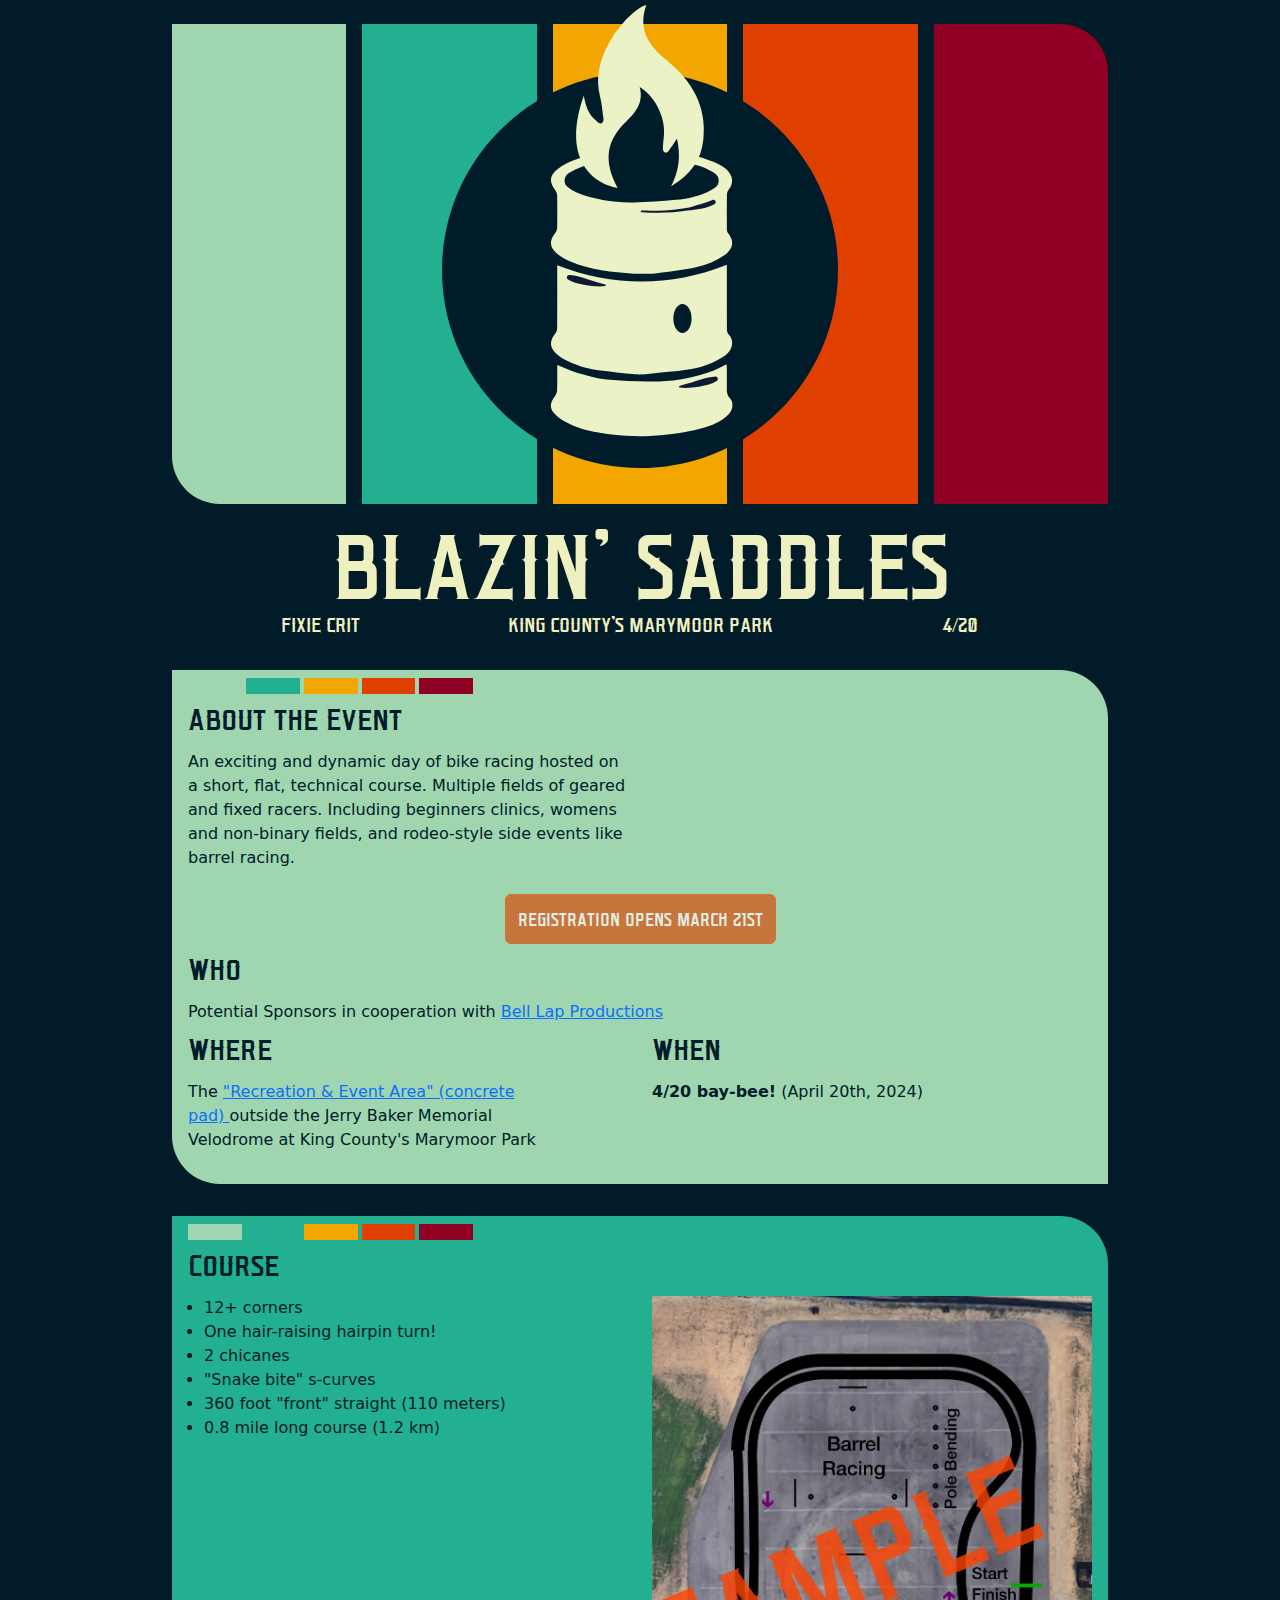
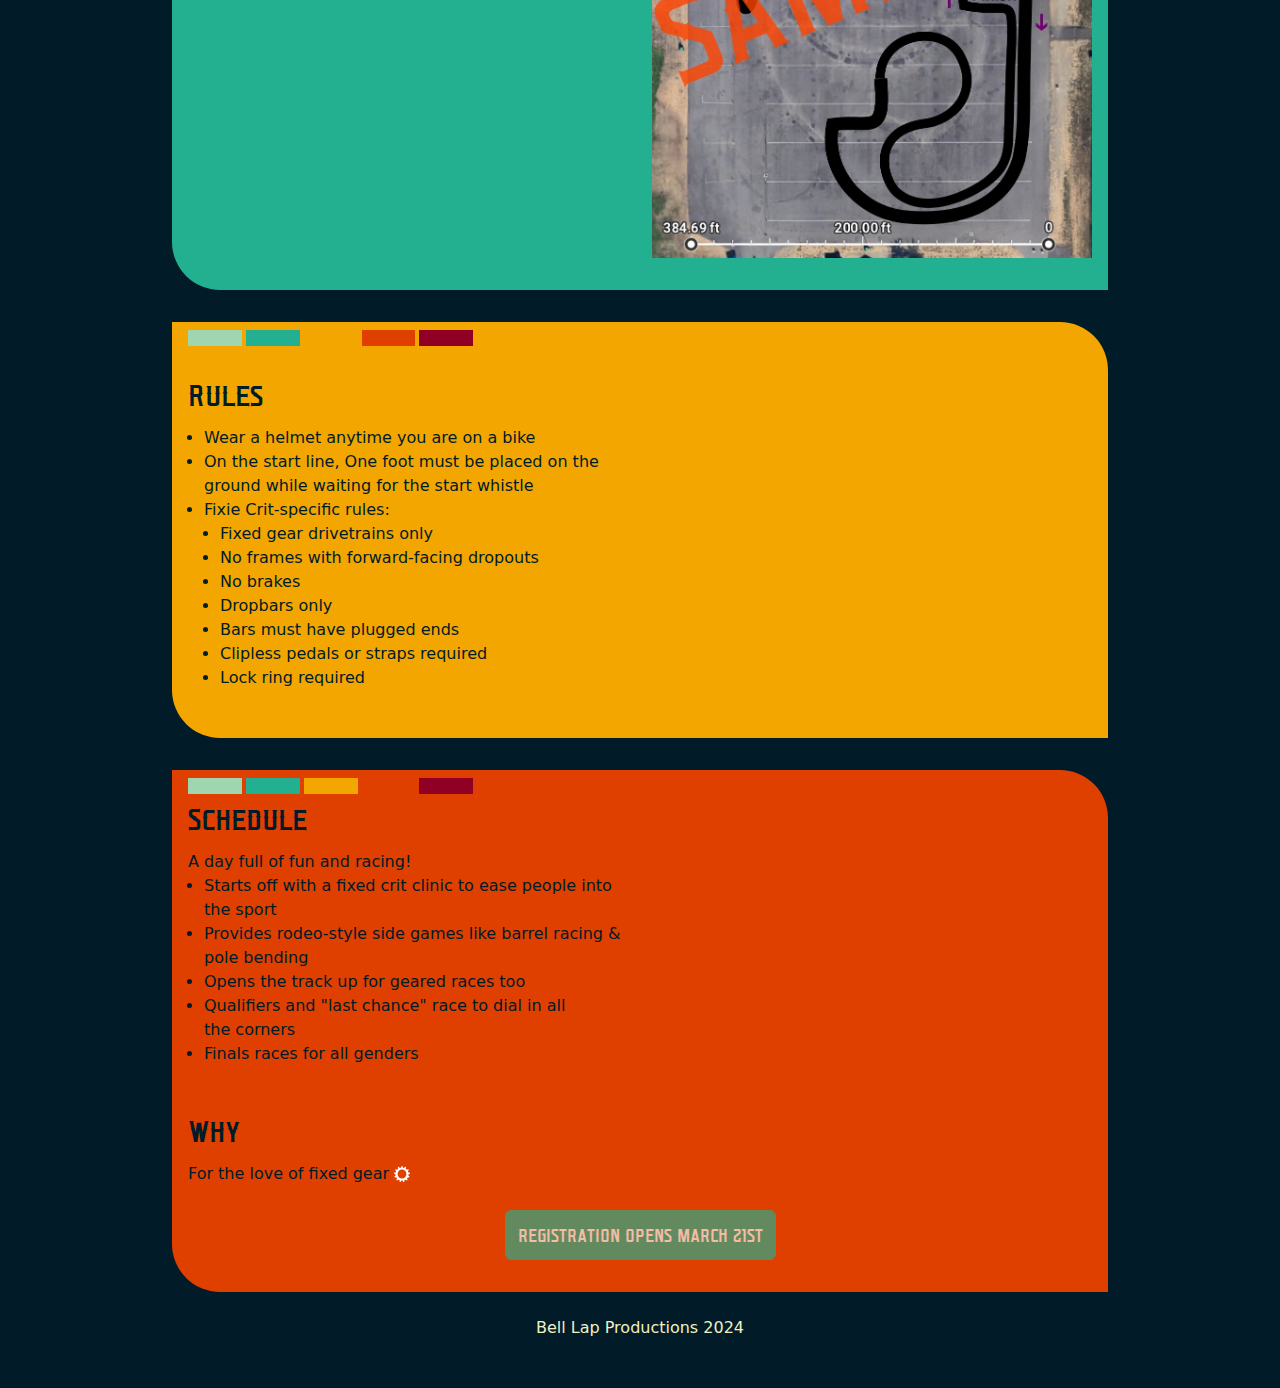
==== index.html @ af6f32e8 "fixes svg favicon link" ====
<!DOCTYPE html>
<html lang="en">

<head>
  <meta charset="UTF-8">
  <meta name="viewport" content="width=device-width, initial-scale=1.0">
  <meta http-equiv="X-UA-Compatible" content="ie=edge">
  <!-- Open Graph metadata -->
  <meta name="title" property="og:title" content="Blazin' Saddles" />
  <meta name="type" property="og:type" content="website" />
  <meta name="image" property="og:image" content="img/preview.jpg" />
  <meta name="url" property="og:url" content="http://cogscadia.bike" />
  <meta name="description" property="og:description" content="A fixie crit in Seattle on 4/20/2024" />
  <title>Blazin' Saddles</title>
  <link rel="icon" type="image/svg+xml" href="img/favicon.svg" />
  <link rel="icon" type="image/png" href="img/favicon.png" />
  <link rel="icon" type="image/png" href="img/favicon_dark.png" media="(prefers-color-sceme: light)" />
  <link rel="stylesheet" href="bootstrap.raw.min.css">
  <link rel="stylesheet" href="style.css">
</head>

<body class="py-4">
  <!--
    <nav class="navbar bg-light">
      <div class="container">
        <a class="navbar-brand" href="#">
          <img src="img/blaze_half_barrel_squat.svg" alt="Blazin' Saddles" height="30" />
        </a>
      </div>
    </nav>
  -->
  <div class="container">
    <div id="header_bars" class="row gx-2 gx-md-3">
      <div class="col">
        <div class="s1"></div>
      </div>
      <div class="col">
        <div class="s2"></div>
      </div>
      <div class="col">
        <div class="s3"></div>
      </div>
      <div class="col">
        <div class="s4"></div>
      </div>
      <div class="col">
        <div class="s5"></div>
      </div>
    </div>
    <div id="header_hole" class="row">
      <div class="col text-center">
        <img class="img-fluid" src="img/justin_barrel.svg" />
      </div>
    </div>
    <div id="header_title" class="row">
      <div class="col text-center">
        <h1>Blazin' Saddles</h1>
      </div>
    </div>
    <div class="row subhead">
      <div class="col-sm text-center themed">Fixie Crit</div>
      <div class="col-sm text-center themed order-sm-3">4/20</div>
      <div class="col-sm text-center themed order-2">King County's Marymoor Park</div>
    </div>
    <div class="row">
      <div class="col c1">
        <div>
        <div class="row section-color-tabs">
          <div class="col-8 col-sm-6 col-md-5 col-lg-4">
            <div class="row gx-1">
              <div class="col">
                <div class="s1"></div>
              </div>
              <div class="col">
                <div class="s2"></div>
              </div>
              <div class="col">
                <div class="s3"></div>
              </div>
              <div class="col">
                <div class="s4"></div>
              </div>
              <div class="col">
                <div class="s5"></div>
              </div>
            </div>
          </div>
        </div>
        <div class="row">
          <div class="col">
            <h2>About the Event</h2>
          </div>
        </div>
        <div class="row">
          <div class="col-lg-6">
            An exciting and dynamic day of bike racing
            hosted on a short, flat, technical course.
            Multiple fields of geared and fixed racers.
            Including beginners clinics, womens and non-binary fields,
            and rodeo-style side events like barrel racing.
          </div>
        </div>
        <div class="row">
          <div class="col text-center pt-4">
            <button type="button" class="btn btn-primary themed" disabled id="reg">
              Registration opens March&nbsp;21st
            </button>
          </div>
        </div>
        <div class="row">
          <div class="col">
            <h2>Who</h2>
          </div>
        </div>
        <div class="row">
          <div class="col">
            Potential Sponsors in cooperation with
            <a href="https://www.belllapproductions.com/">Bell Lap Productions</a>
          </div>
        </div>
        <div class="row">
          <div class="col-sm">
            <div class="row">
              <div class="col">
                <h2>Where</h2>
              </div>
            </div>
            <div class="row">
              <div class="col-10">
                The
                <a href="https://maps.app.goo.gl/MYahkauQ8D8dMXkVA">
                  "Recreation & Event Area" (concrete pad)
                </a>
                outside the Jerry Baker Memorial Velodrome
                at King County's Marymoor Park
              </div>
            </div>
          </div>
          <div class="col-sm">
            <div class="row">
              <div class="col">
                <h2>When</h2>
              </div>
            </div>
            <div class="row">
              <div class="col">
                <b>4/20 bay-bee!</b> (April&nbsp;20th, 2024)
              </div>
            </div>
          </div>
        </div>
      </div>
      </div>
    </div>
    <div class="row">
      <div class="col c2">
        <div>
        <div class="row section-color-tabs">
          <div class="col-8 col-sm-6 col-md-5 col-lg-4">
            <div class="row gx-1">
              <div class="col">
                <div class="s1"></div>
              </div>
              <div class="col">
                <div class="s2"></div>
              </div>
              <div class="col">
                <div class="s3"></div>
              </div>
              <div class="col">
                <div class="s4"></div>
              </div>
              <div class="col">
                <div class="s5"></div>
              </div>
            </div>
          </div>
        </div>
        <div class="row">
          <div class="col">
            <h2>Course</h2>
          </div>
        </div>
        <div class="row">
          <div class="col-sm">
            <ul>
              <li>12+ corners</li>
              <li>One hair-raising hairpin turn!</li>
              <li>2 chicanes</li>
              <li>"Snake bite" s-curves</li>
              <li>360 foot "front" straight (110&nbsp;meters)</li>
              <li>0.8 mile long course (1.2&nbsp;km)</li>
            </ul>
          </div>
          <div class="col-sm">
            <img class="img-fluid" src="img/marymoor example sample.jpg" alt="sample course map for the race" />
          </div>
        </div>
      </div>
      </div>
    </div>
    <div class="row">
      <div class="col c3">
        <div>
        <div class="row section-color-tabs">
          <div class="col-8 col-sm-6 col-md-5 col-lg-4">
            <div class="row gx-1">
              <div class="col">
                <div class="s1"></div>
              </div>
              <div class="col">
                <div class="s2"></div>
              </div>
              <div class="col">
                <div class="s3"></div>
              </div>
              <div class="col">
                <div class="s4"></div>
              </div>
              <div class="col">
                <div class="s5"></div>
              </div>
            </div>
          </div>
        </div>
        <div class="row pt-4">
          <div class="col">
            <h2>Rules</h2>
          </div>
        </div>
        <div class="row">
          <div class="col-lg-6">
            <ul>
              <li>Wear a helmet anytime you are on a&nbsp;bike</li>
              <li>
                On the start line, One foot must be placed on the ground
                while waiting for the start&nbsp;whistle
              </li>
              <li>
                Fixie Crit-specific rules:
                <ul>
                  <li>Fixed gear drivetrains&nbsp;only</li>
                  <li>No frames with forward-facing&nbsp;dropouts</li>
                  <li>No brakes</li>
                  <li>Dropbars only</li>
                  <li>Bars must have plugged&nbsp;ends</li>
                  <li>Clipless pedals or straps&nbsp;required</li>
                  <li>Lock ring required</li>
                </ul>
              </li>
            </ul>
          </div>
        </div>
      </div>
      </div>
    </div>
    <div class="row">
      <div class="col c4">
        <div>
        <div class="row section-color-tabs">
          <div class="col-8 col-sm-6 col-md-5 col-lg-4">
            <div class="row gx-1">
              <div class="col">
                <div class="s1"></div>
              </div>
              <div class="col">
                <div class="s2"></div>
              </div>
              <div class="col">
                <div class="s3"></div>
              </div>
              <div class="col">
                <div class="s4"></div>
              </div>
              <div class="col">
                <div class="s5"></div>
              </div>
            </div>
          </div>
        </div>
        <div class="row">
          <div class="col">
            <h2>Schedule</h2>
          </div>
        </div>
        <div class="row">
          <div class="col-lg-6">
            A day full of fun and racing!
            <ul>
              <li>Starts off with a fixed crit clinic to ease people into the&nbsp;sport</li>
              <li>Provides rodeo-style side games like barrel&nbsp;racing & pole&nbsp;bending</li>
              <li>Opens the track up for geared races&nbsp;too</li>
              <li>Qualifiers and "last chance" race to dial in all the&nbsp;corners</li>
              <li>Finals races for all genders</li>
            </ul>
          </div>
        </div>
        <div class="row pt-4">
          <div class="col">
            <h2>Why</h2>
          </div>
        </div>
        <div class="row">
          <div class="col-lg-6">
            For the love of fixed gear <img id="cog" src="img/cog.svg" alt="⚙️" />
          </div>
        </div>
        <div class="row">
          <div class="col text-center pt-4">
            <button type="button" class="btn btn-primary themed" disabled id="reg">
              Registration opens March&nbsp;21st
            </button>
          </div>
        </div>
      </div>
      </div>
    </div>

    <div class="row py-4">
      <div class="col text-center">
        Bell Lap Productions 2024
      </div>
    </div>
  </div>
  <script src="index.js"></script>
</body>

</html>
---- style.css ----
@font-face {
  font-family: "Urban";
  src:
    local("BonzerSF"),
    url("Bonzer - San Francisco.ttf") format("truetype");
}

@media (max-width: 575.98px) {
  h1 {
    font-size: 15vw;
  }

  #title {
    align-items: flex-end;
  }
}

@media (min-width: 576px) and (max-width: 767.98px) {
  h1 {
    font-size: 12.5vw;
  }

  #title {
    align-items: flex-end;
  }
}

@media (min-width: 768px) {
  h1 {
    font-size: 90pt;
  }

  #title {
    align-items: center;
  }
}

.c1 .btn {
  background-color: #df4000;
  border-color: #df4000;
}

.c4 .btn {
  background-color: #22b091;
  border-color: #22b091;
}

.btn {
  font-size: 1.5rem;
}

ul {
  padding-left: 1em;
}

ul>li>ul>li {
  list-style-type: disc;
}

body {
  background-color: #011b28;
  color: #eff0c0;
}

#title {
  display: flex;
}

h1 {
  font-family: Urban;
  text-transform: uppercase;
  margin-top: -1vw;
  margin-bottom: -2vw;
}

h2 {
  font-family: Urban;
  font-size: 30pt;
  color: #001b29;
  /*color: #243663;*/
}

#header_bars .col {
  height: 40vw;
  display: flex;
  flex-direction: column;
}

#header_bars .col div {
  flex-grow: 1;
}

#header_bars .s1 {
  border-bottom-left-radius: min(3em, 8vw);
}

#header_bars .s5 {
  border-top-right-radius: min(3em, 8vw);
}

#header_hole {
  margin-top: -41.56vw;
  height: 41.56vw;
}

#header_hole img {
  height: 38.6vw;
}

.c1>div, .c2>div, .c3>div, .c4>div, .c5>div {
  border-top-right-radius: min(3em, 8vw);
  border-bottom-left-radius: min(3em, 8vw);
  margin-top: 2em;
  padding: 0.5em 1em 2em 1em;
  color: #001b29;
}

.s1, .s2, .s3, .s4, .s5 {
  height: 1em;
}

.subhead {
  font-size: 20pt;
  line-height: 20pt;
}

.c1>div, .s1 {
  background-color: #9fd6b0;
}

.c2>div, .s2 {
  background-color: #22b091;
}

.c3>div, .s3 {
  background-color: #f3a600;
}

.c4>div, .s4 {
  background-color: #df4000;
}

.c5>div, .s5 {
  background-color: #8f0024;
}

#header_image {
  max-height: 50vw;
}

.themed {
  text-transform: uppercase;
  font-family: Urban;
}

#cog{
  height:1em;
}

@media (min-width: 1200px) {
  .container {
    max-width: 960px;
  }

  #header_bars .col {
    height: 480px;
  }

  #header_hole {
    margin-top: -498.72px;
    height: 498.72px;
  }

  #header_hole img {
    height: 463.2px;
  }

  h1 {
    margin-bottom: -24px;
  }
}

@media (min-width: 1400px) {
  .container {
    max-width: 960px;
  }
}
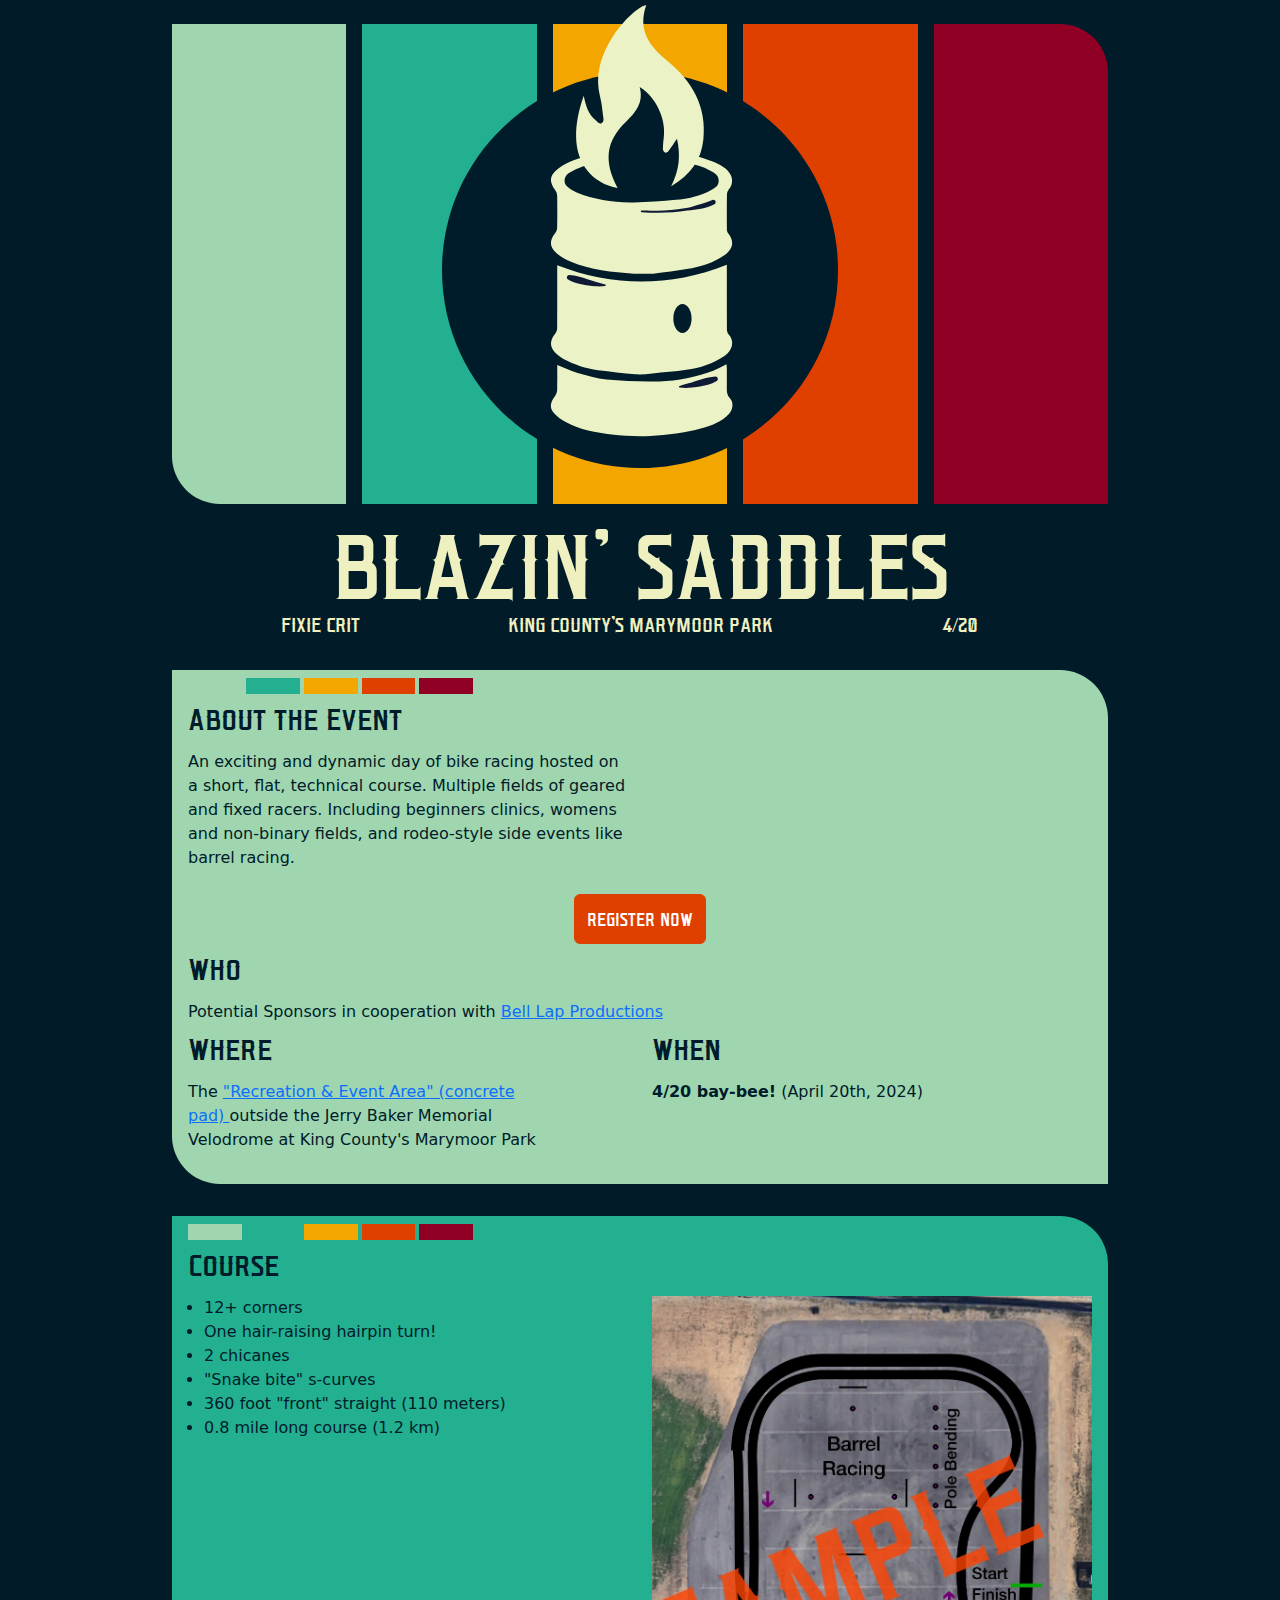
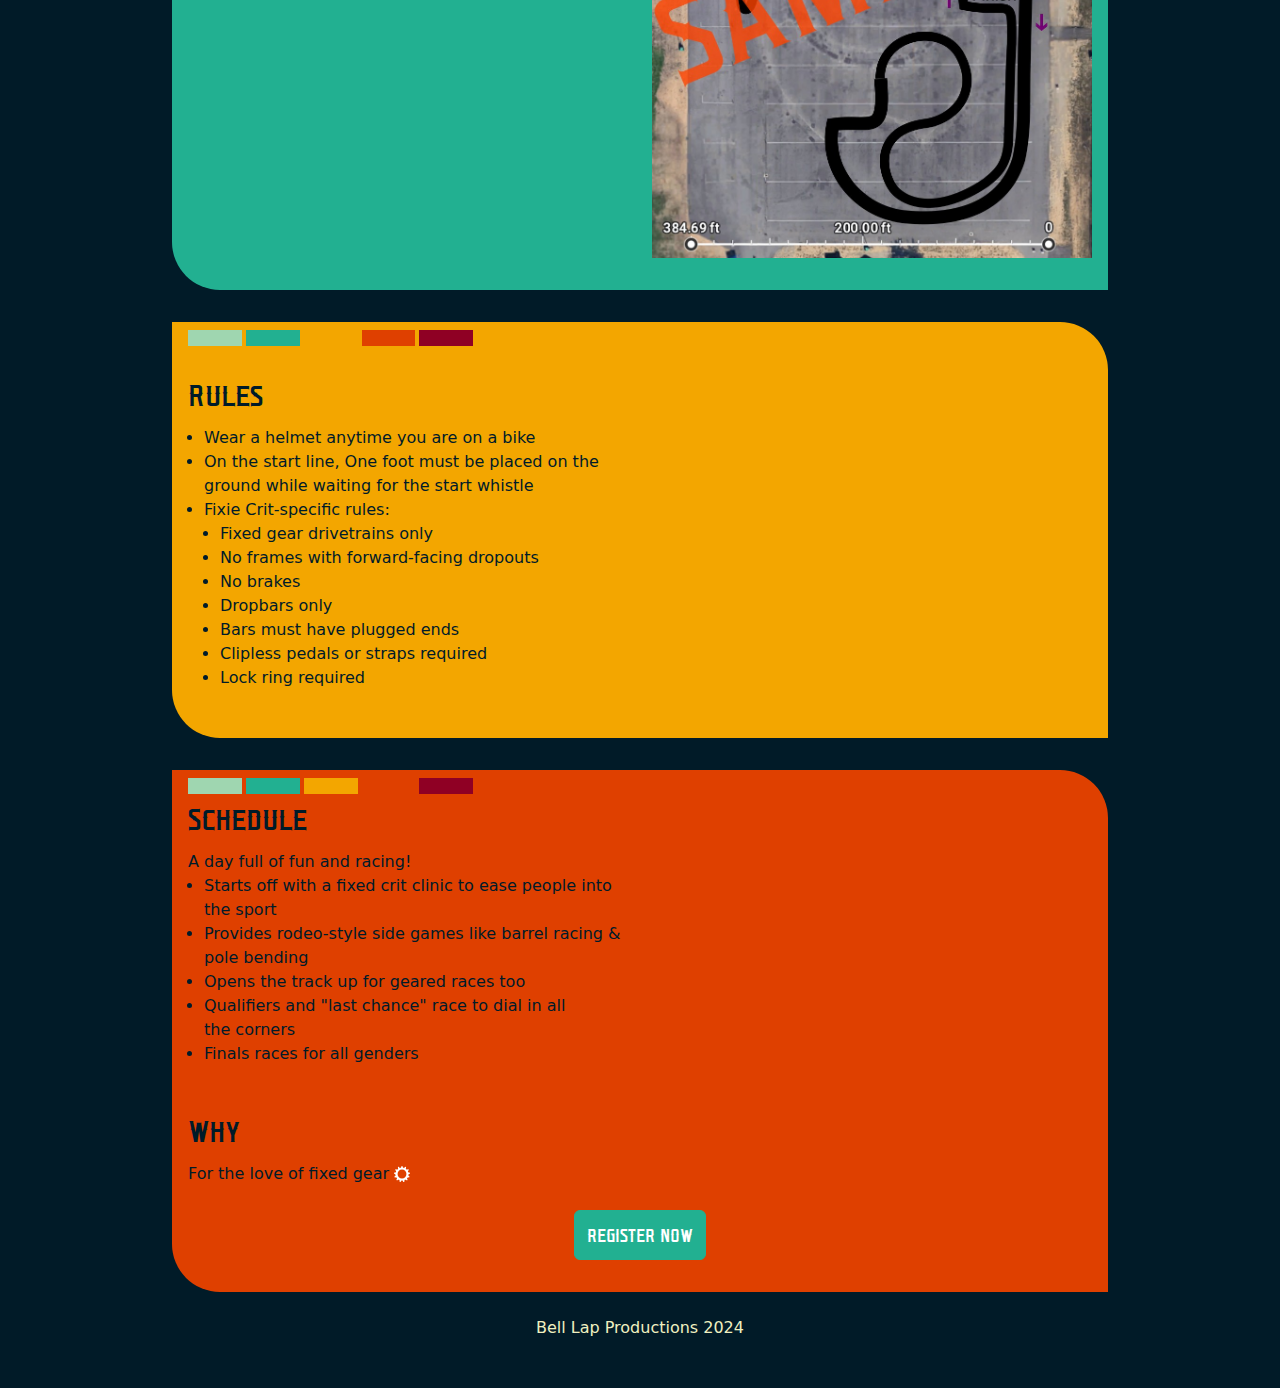
==== commit 4a3d9c4b: "activates registration links" ====
--- a/index.html
+++ b/index.html
@@ -102,9 +102,9 @@
         </div>
         <div class="row">
           <div class="col text-center pt-4">
-            <button type="button" class="btn btn-primary themed" disabled id="reg">
-              Registration opens March&nbsp;21st
-            </button>
+            <a href="https://runsignup.com/Race/WA/Redmond/BlazinSaddles" class="btn btn-primary themed">
+              Register now
+            </a>
           </div>
         </div>
         <div class="row">
@@ -307,9 +307,9 @@
         </div>
         <div class="row">
           <div class="col text-center pt-4">
-            <button type="button" class="btn btn-primary themed" disabled id="reg">
-              Registration opens March&nbsp;21st
-            </button>
+            <a href="https://runsignup.com/Race/WA/Redmond/BlazinSaddles" class="btn btn-primary themed reg">
+              Register now
+            </a>
           </div>
         </div>
       </div>
@@ -317,7 +317,9 @@
     </div>
 
     <div class="row py-4">
-      <div class="col text-center">
+      <div class="col-4">
+      </div>
+      <div class="col-4 text-center">
         Bell Lap Productions 2024
       </div>
     </div>
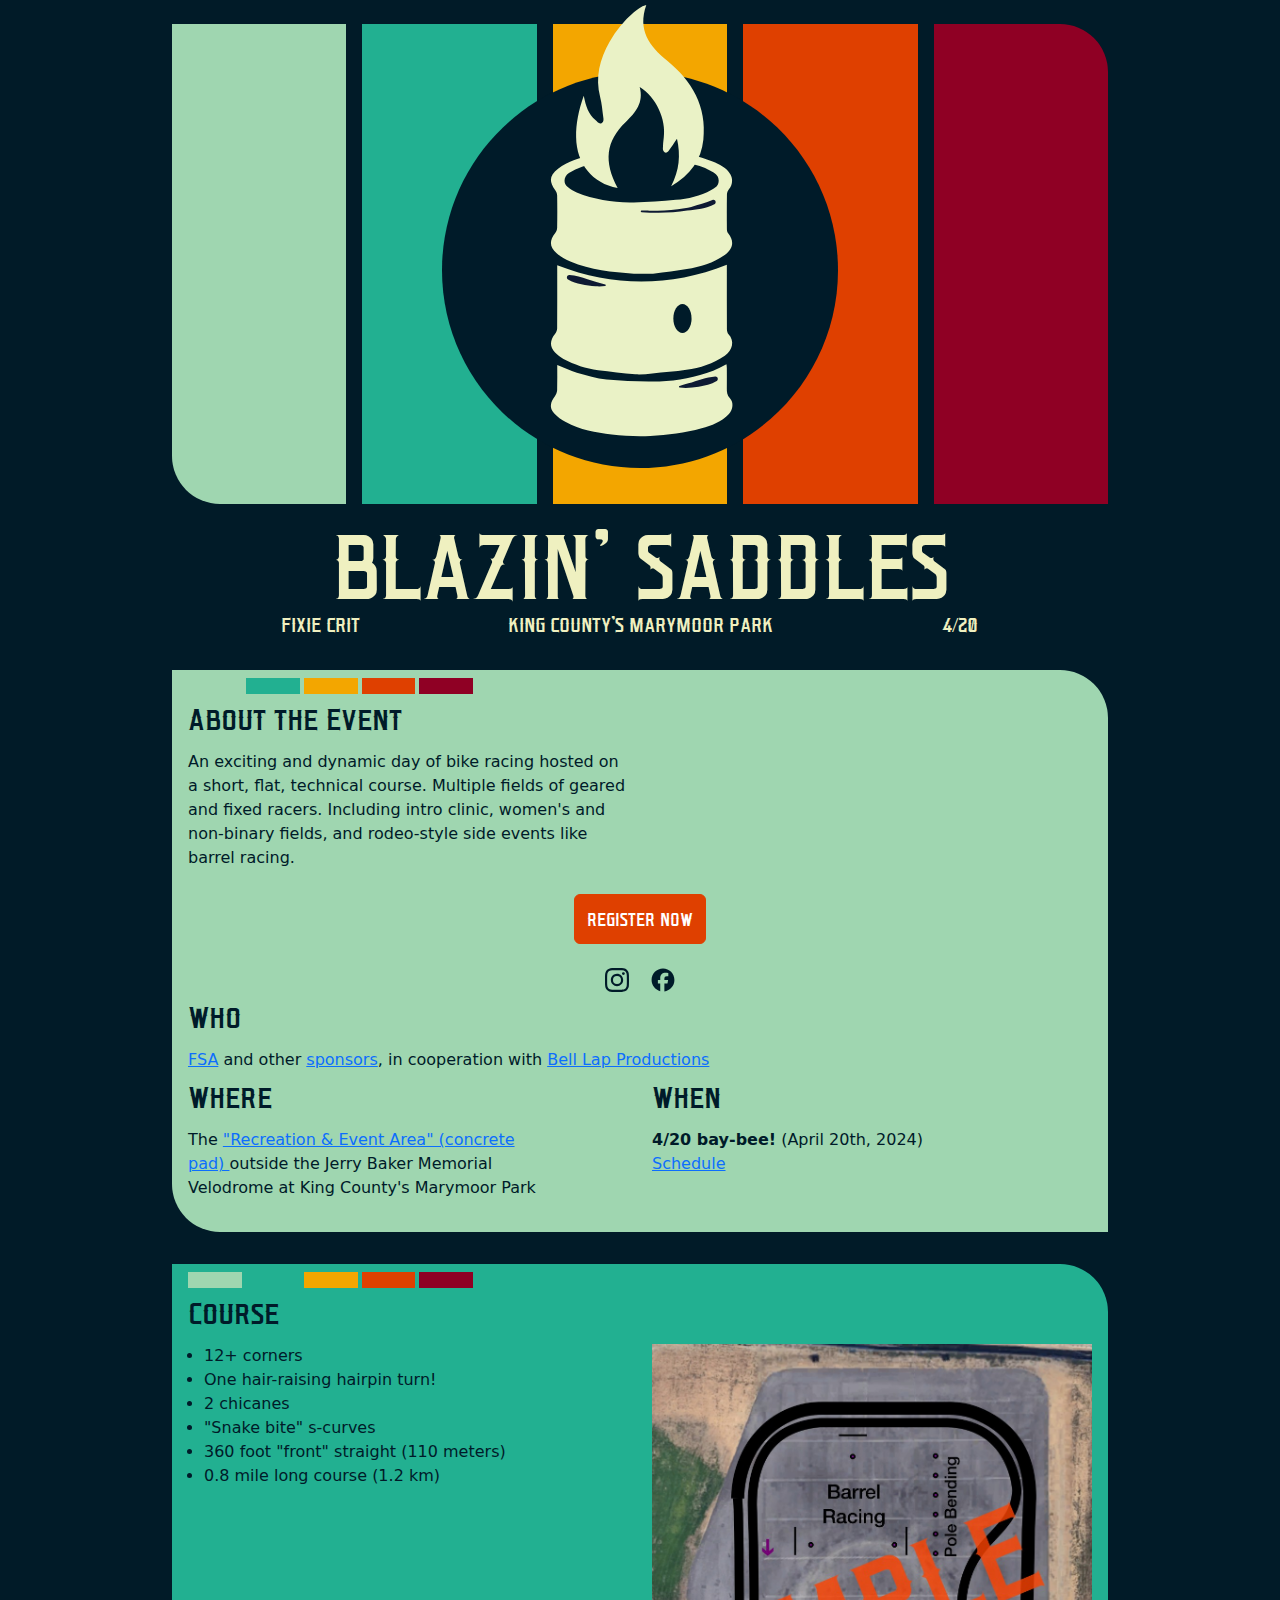
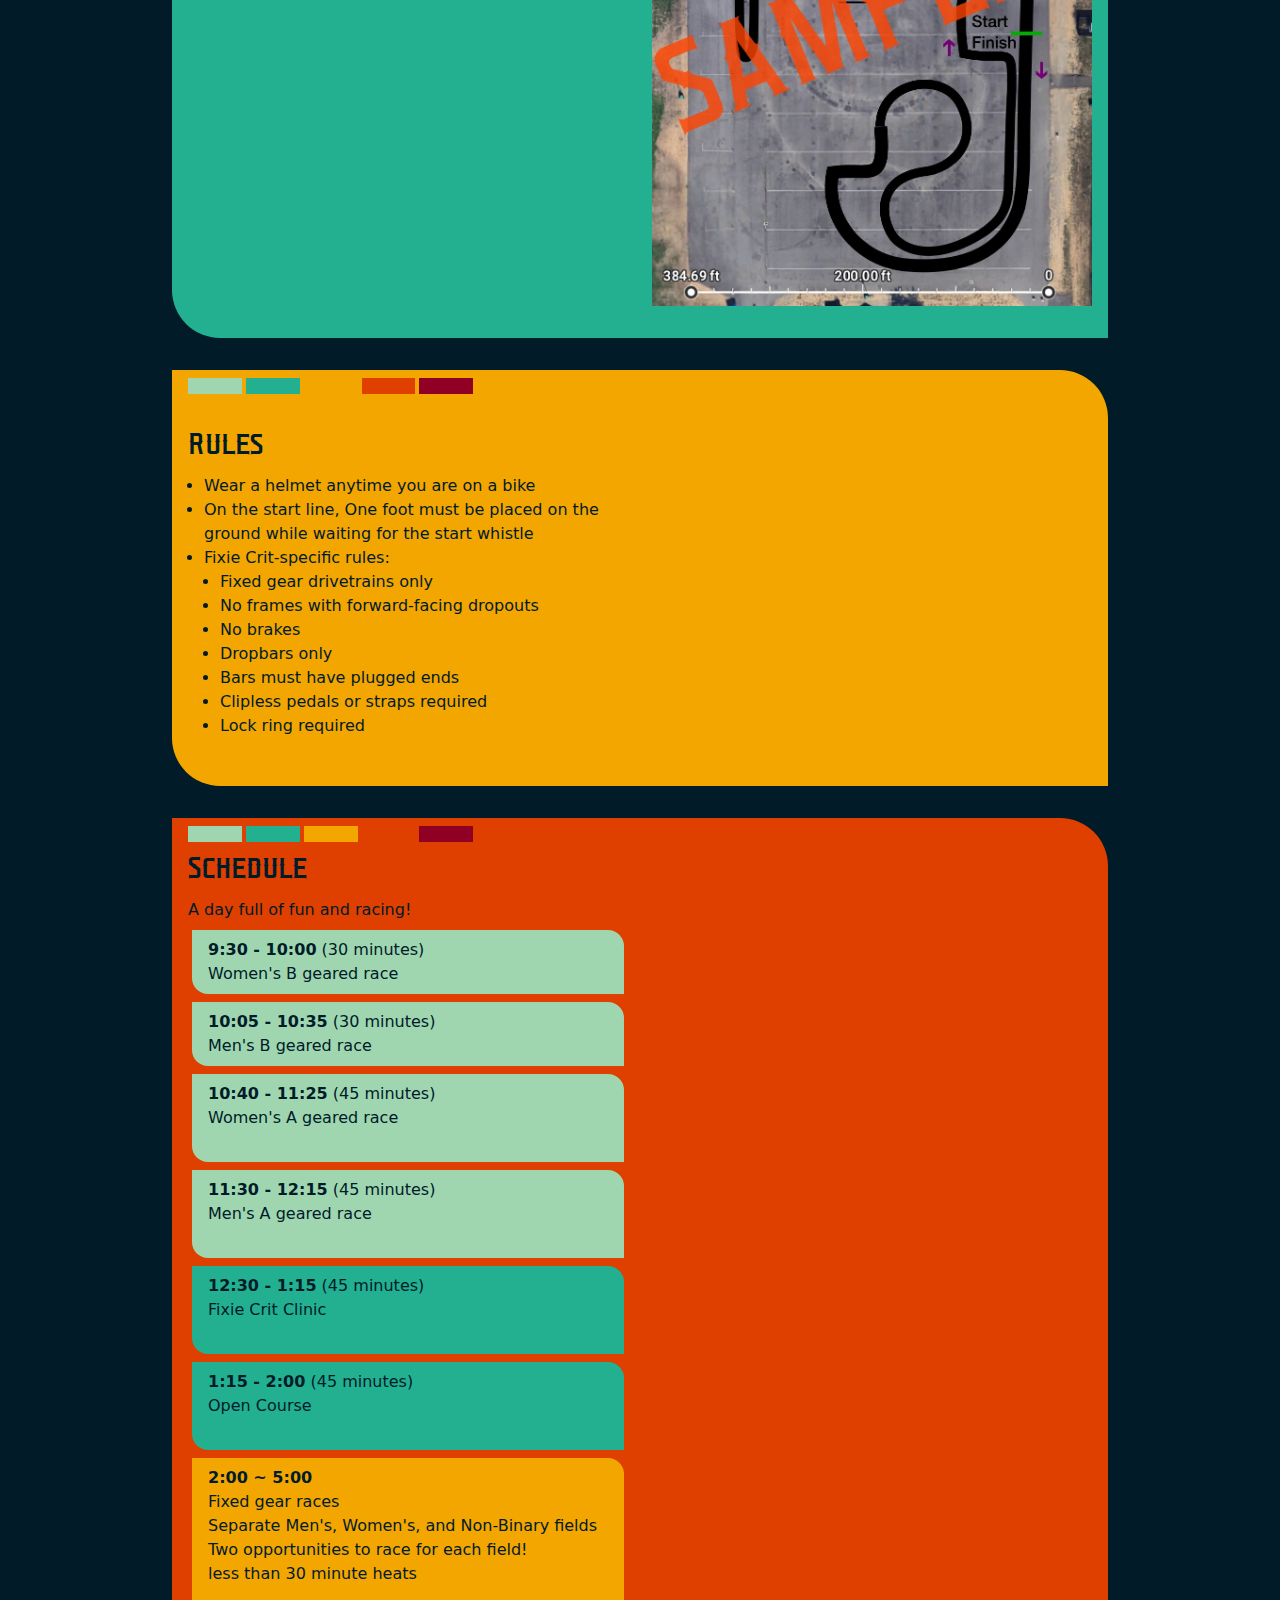
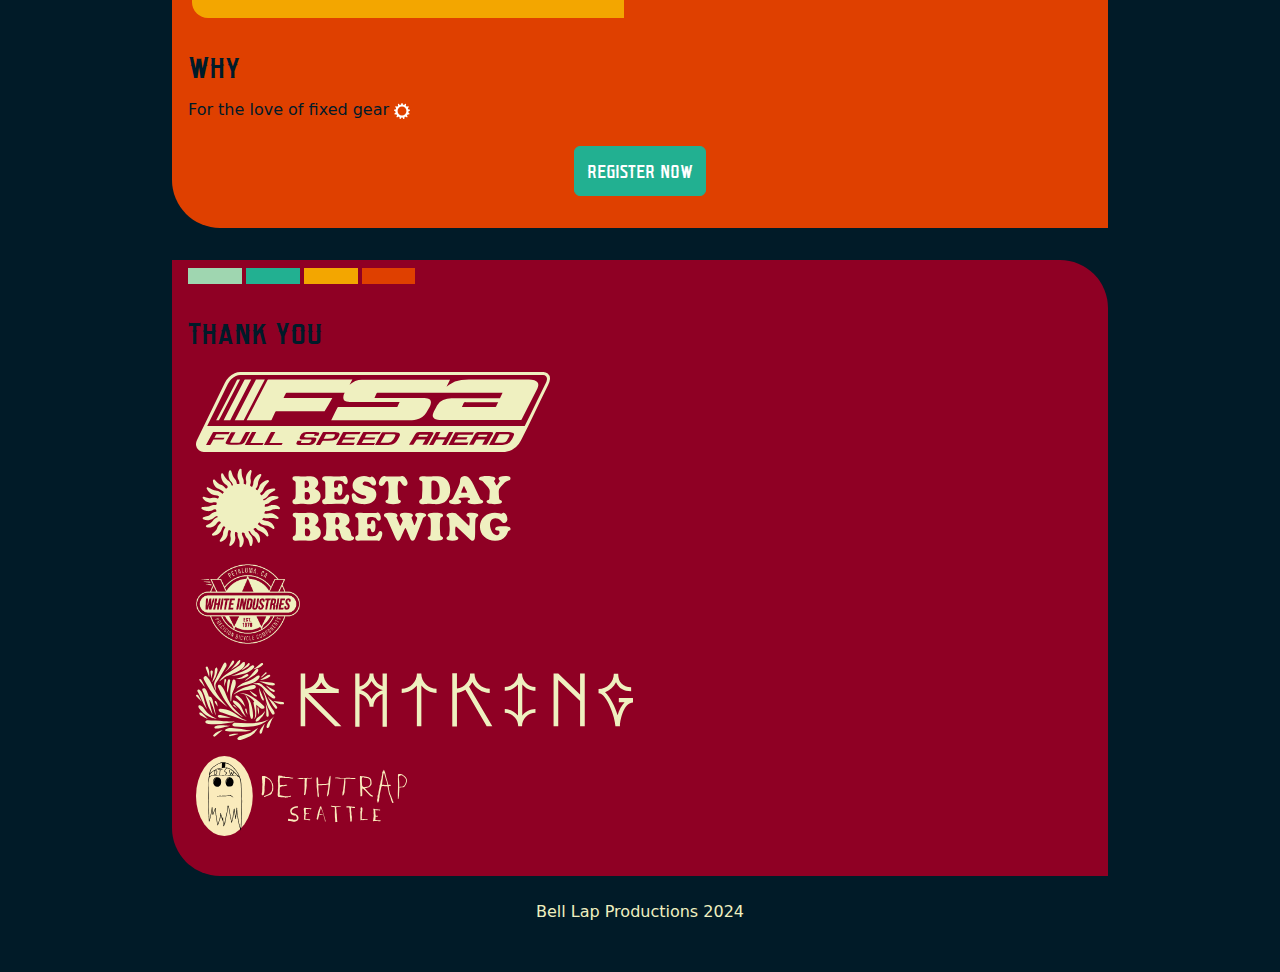
==== commit d6d22f64: "Adds schedule and sponsors to site" ====
--- a/index.html
+++ b/index.html
@@ -96,8 +96,8 @@
             An exciting and dynamic day of bike racing
             hosted on a short, flat, technical course.
             Multiple fields of geared and fixed racers.
-            Including beginners clinics, womens and non-binary fields,
-            and rodeo-style side events like barrel racing.
+            Including intro clinic, women's and non-binary fields,
+            and rodeo-style side events like barrel&nbsp;racing.
           </div>
         </div>
         <div class="row">
@@ -108,14 +108,20 @@
           </div>
         </div>
         <div class="row">
+          <div class="col text-center pt-4">
+            <a href="https://www.instagram.com/cogscadia"><img class="social" src="img/Instagram_Glyph.svg" /></a>
+            <a href="https://www.facebook.com/events/800077314920129"><img class="social" src="img/Facebook_Logo.svg" /></a>
+          </div>
+        </div>
+        <div class="row">
           <div class="col">
             <h2>Who</h2>
           </div>
         </div>
         <div class="row">
           <div class="col">
-            Potential Sponsors in cooperation with
-            <a href="https://www.belllapproductions.com/">Bell Lap Productions</a>
+            <a href="https://www.fullspeedahead.com/">FSA</a> and other <a href="#sponsors">sponsors</a>, in cooperation with
+            <a href="https://www.belllapproductions.com/">Bell&nbsp;Lap&nbsp;Productions</a>
           </div>
         </div>
         <div class="row">
@@ -132,7 +138,7 @@
                   "Recreation & Event Area" (concrete pad)
                 </a>
                 outside the Jerry Baker Memorial Velodrome
-                at King County's Marymoor Park
+                at King County's Marymoor&nbsp;Park
               </div>
             </div>
           </div>
@@ -144,7 +150,8 @@
             </div>
             <div class="row">
               <div class="col">
-                <b>4/20 bay-bee!</b> (April&nbsp;20th, 2024)
+                <b>4/20 bay-bee!</b> (April&nbsp;20th,&nbsp;2024)<br />
+                <a href="#schedule">Schedule</a>
               </div>
             </div>
           </div>
@@ -254,7 +261,7 @@
       </div>
       </div>
     </div>
-    <div class="row">
+    <div class="row" id="schedule">
       <div class="col c4">
         <div>
         <div class="row section-color-tabs">
@@ -286,13 +293,56 @@
         <div class="row">
           <div class="col-lg-6">
             A day full of fun and racing!
-            <ul>
-              <li>Starts off with a fixed crit clinic to ease people into the&nbsp;sport</li>
-              <li>Provides rodeo-style side games like barrel&nbsp;racing & pole&nbsp;bending</li>
-              <li>Opens the track up for geared races&nbsp;too</li>
-              <li>Qualifiers and "last chance" race to dial in all the&nbsp;corners</li>
-              <li>Finals races for all genders</li>
-            </ul>
+            <div class="row">
+              <div class="col sch1">
+                <b>9:30 - 10:00</b> (30 minutes)<br />
+                Women's B geared race
+              </div>
+            </div>
+            <div class="row">
+              <div class="col sch1">
+                <b>10:05 - 10:35</b> (30 minutes)<br />
+                Men's B geared race
+              </div>
+            </div>
+            <div class="row">
+              <div class="col sch1">
+                <b>10:40 - 11:25</b> (45 minutes)<br />
+                Women's A geared race<br />
+                &nbsp;
+              </div>
+            </div>
+            <div class="row">
+              <div class="col sch1">
+                <b>11:30 - 12:15</b> (45 minutes)<br />
+                Men's A geared race<br />
+                &nbsp;
+              </div>
+            </div>
+            <div class="row">
+              <div class="col sch2">
+                <b>12:30 - 1:15</b> (45 minutes)<br />
+                Fixie Crit Clinic<br />
+                &nbsp;
+              </div>
+            </div>
+            <div class="row">
+              <div class="col sch2">
+                <b>1:15 - 2:00</b> (45 minutes)<br />
+                Open Course<br />
+                &nbsp;
+              </div>
+            </div>
+            <div class="row">
+              <div class="col sch3">
+                <b>2:00 ~ 5:00</b><br />
+                Fixed gear races<br />
+                Separate Men's, Women's, and Non-Binary&nbsp;fields<br />
+                Two opportunities to race for each&nbsp;field!<br />
+                less than 30 minute heats<br />
+                &nbsp;
+              </div>
+            </div>
           </div>
         </div>
         <div class="row pt-4">
@@ -315,11 +365,76 @@
       </div>
       </div>
     </div>
+    <div class="row" id="sponsors">
+      <div class="col c5">
+        <div>
+        <div class="row section-color-tabs">
+          <div class="col-8 col-sm-6 col-md-5 col-lg-4">
+            <div class="row gx-1">
+              <div class="col">
+                <div class="s1"></div>
+              </div>
+              <div class="col">
+                <div class="s2"></div>
+              </div>
+              <div class="col">
+                <div class="s3"></div>
+              </div>
+              <div class="col">
+                <div class="s4"></div>
+              </div>
+              <div class="col">
+                <div class="s5"></div>
+              </div>
+            </div>
+          </div>
+        </div>
+        <div class="row pt-4">
+          <div class="col">
+            <h2>Thank You</h2>
+          </div>
+        </div>
+        <div class="row">
+          <div class="col-lg-6">
+            <a href="https://www.fullspeedahead.com/">
+              <img class="sponsor" src="img/fsa.svg" />
+            </a>
+          </div>
+        </div>
+        <div class="row">
+          <div class="col-lg-6">
+            <a href="https://bestdaybrewing.com/">
+              <img class="sponsor" src="img/BestDay.svg" />
+            </a>
+          </div>
+        </div>
+        <div class="row">
+          <div class="col-lg-6">
+            <a href="https://www.whiteind.com/">
+              <img class="sponsor" src="img/wi-logo-2021-light.png" />
+            </a>
+          </div>
+        </div>
+        <div class="row">
+          <div class="col-lg-6">
+            <a href="http://www.ratkingframes.com/">
+              <img class="sponsor" src="img/ratking_h.svg" />
+            </a>
+          </div>
+        </div>
+        <div class="row">
+          <div class="col-lg-6">
+            <a href="https://www.instagram.com/dethtrap_seattle/">
+              <img class="sponsor" src="img/dethtrap.svg" />
+            </a>
+          </div>
+        </div>
+      </div>
+      </div>
+    </div>
 
     <div class="row py-4">
-      <div class="col-4">
-      </div>
-      <div class="col-4 text-center">
+      <div class="col text-center">
         Bell Lap Productions 2024
       </div>
     </div>
--- a/style.css
+++ b/style.css
@@ -105,6 +105,35 @@
 
 #header_hole img {
   height: 38.6vw;
+}
+
+.social{
+  height:1.5em;
+  margin:0 0.5em;
+}
+
+.sponsor{
+  height:5em;
+  margin:0.5em;
+}
+
+.sch1, .sch2, .sch3{
+  border-top-right-radius: min(1em, 2vw);
+  border-bottom-left-radius: min(1em, 2vw);
+  margin: 0.5em 1em 0 1em;
+  padding: 0.5em 1em 0.5em 1em;
+}
+
+.sch1{
+  background-color: #9fd6b0;
+}
+
+.sch2{
+  background-color: #22b091;
+}
+
+.sch3{
+  background-color: #f3a600;
 }
 
 .c1>div, .c2>div, .c3>div, .c4>div, .c5>div {
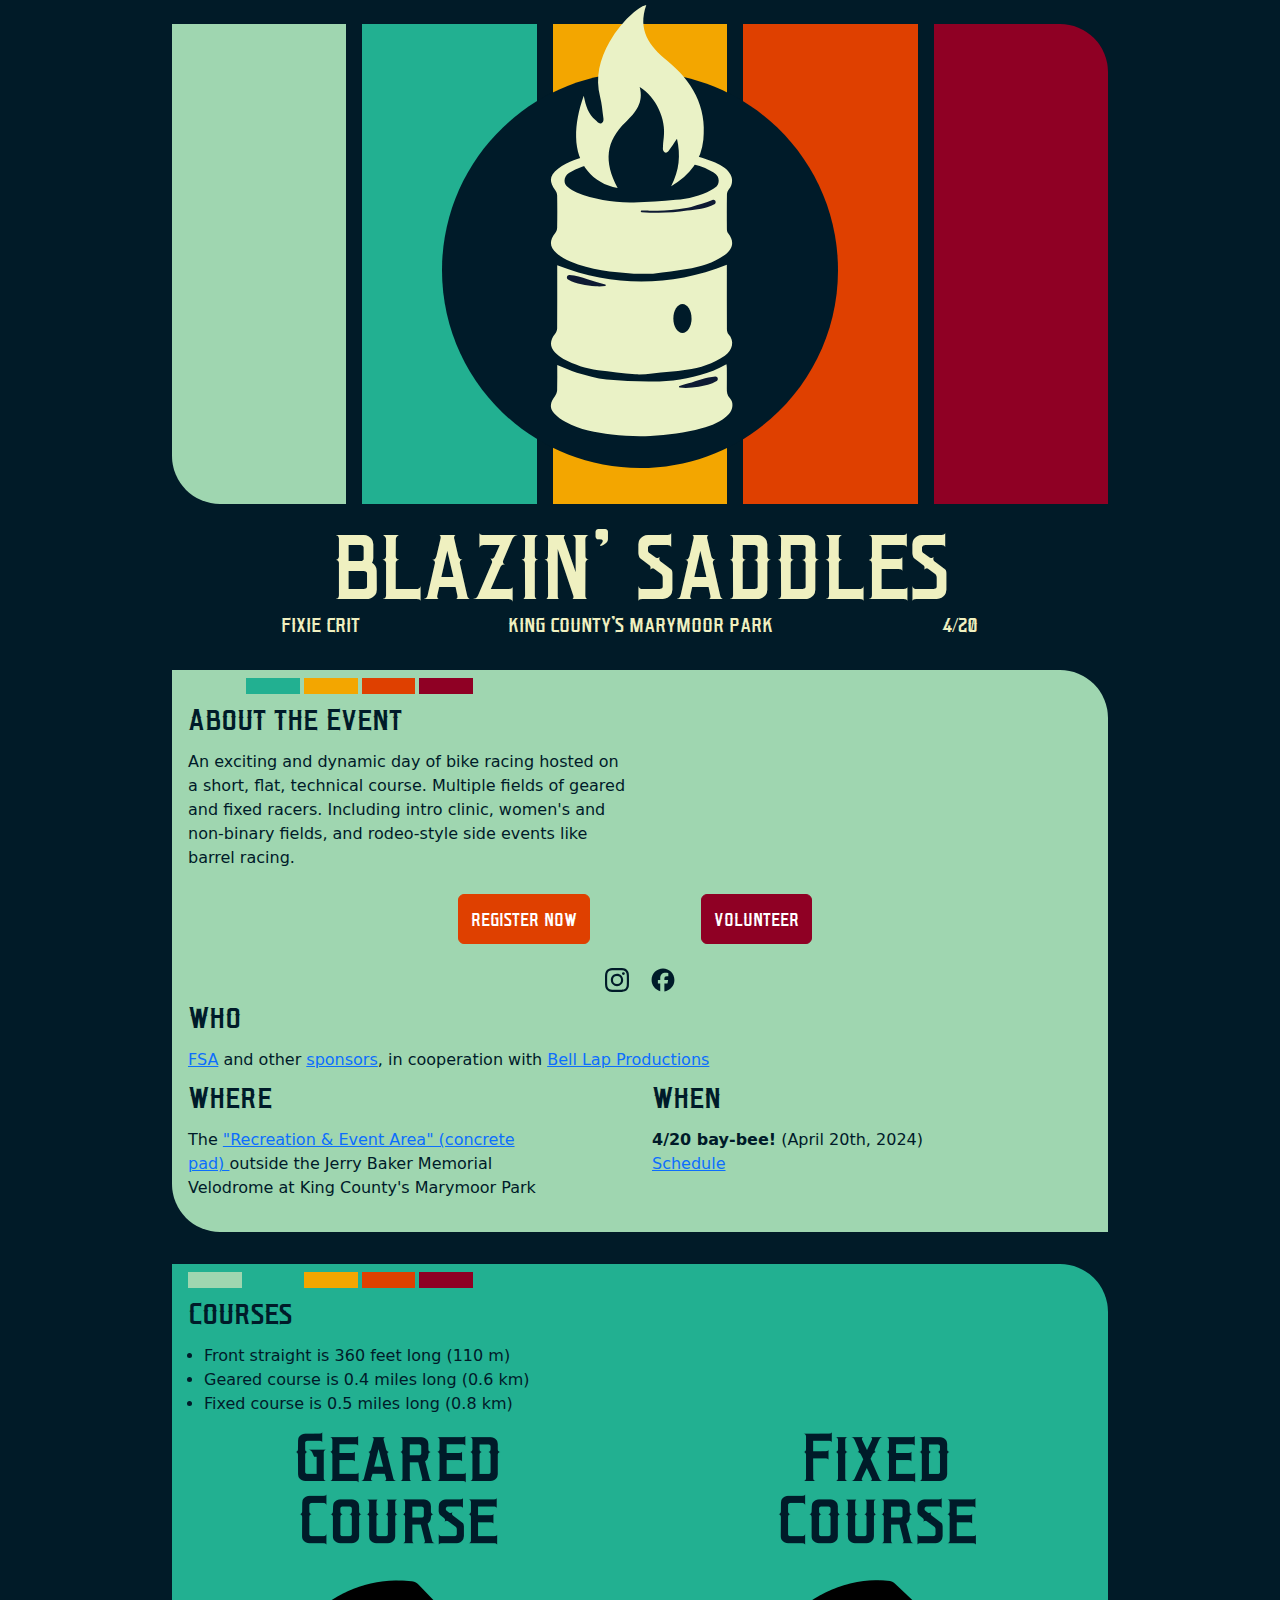
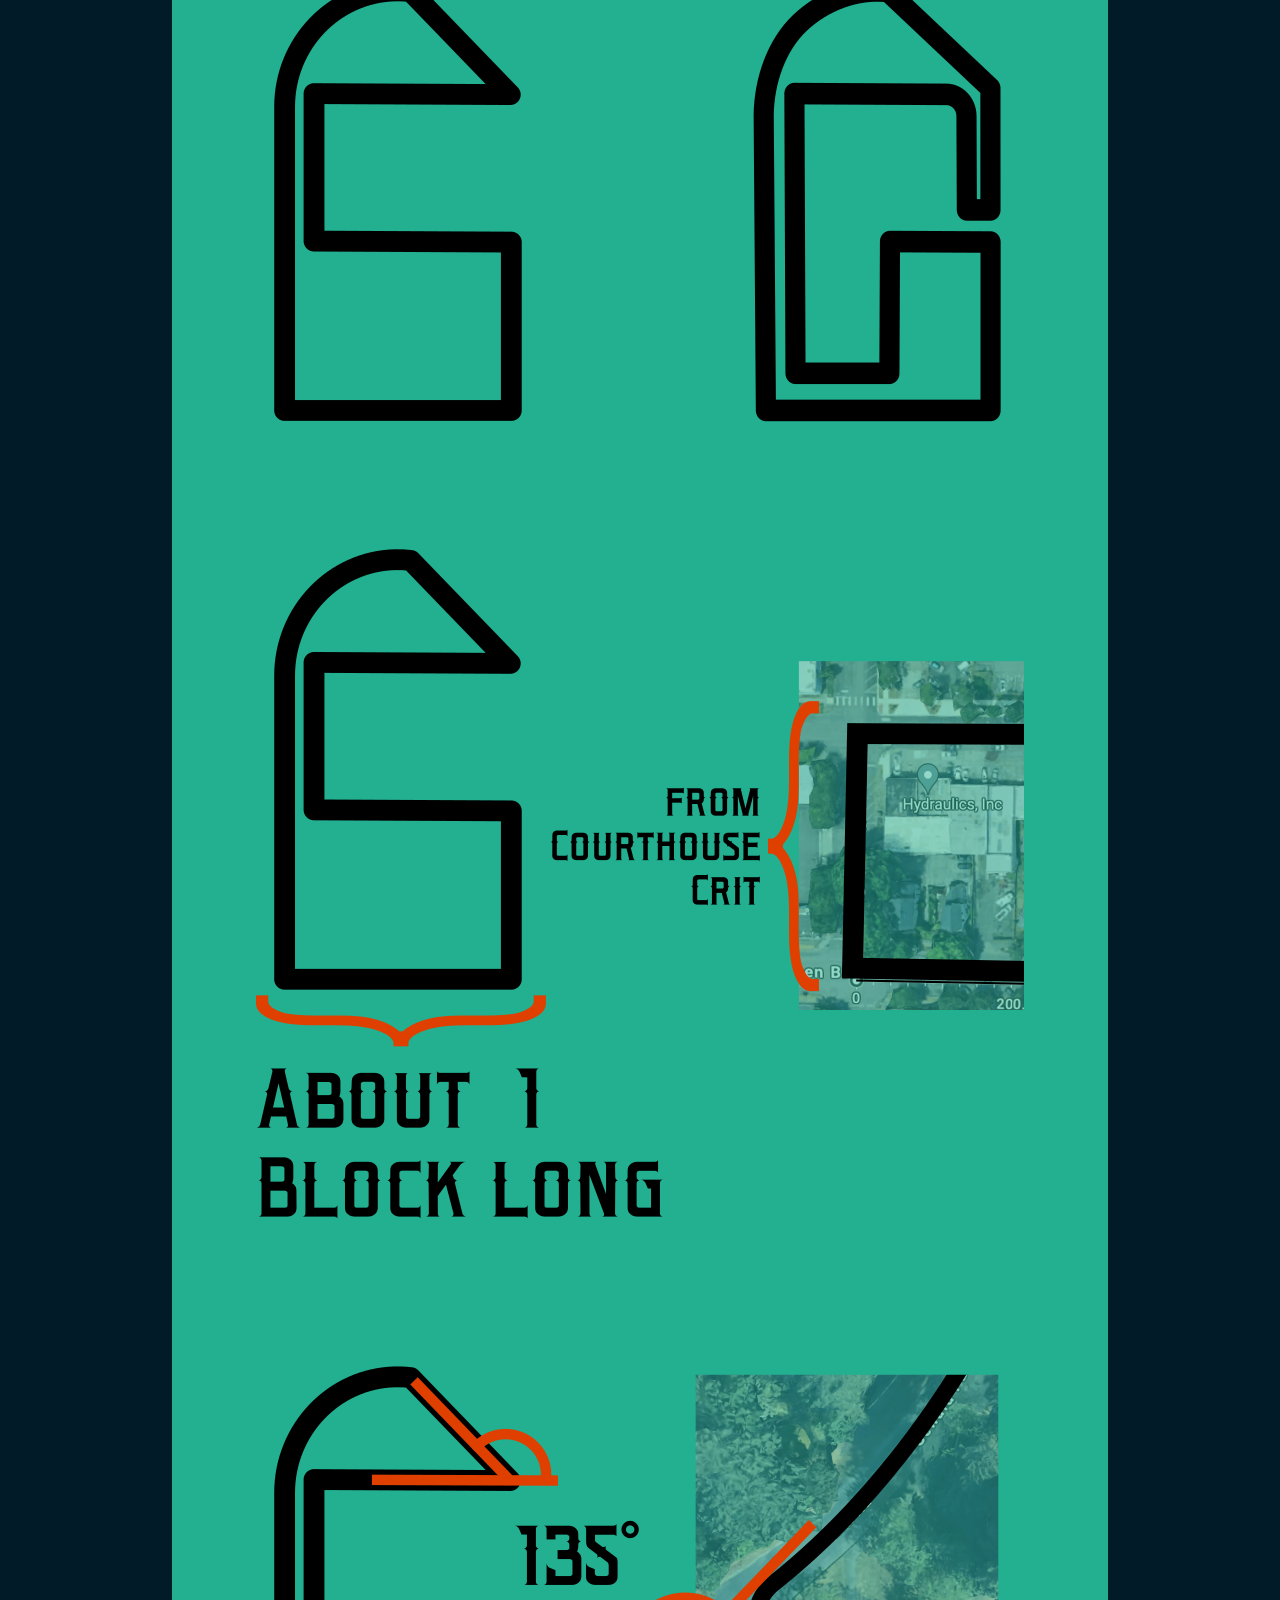
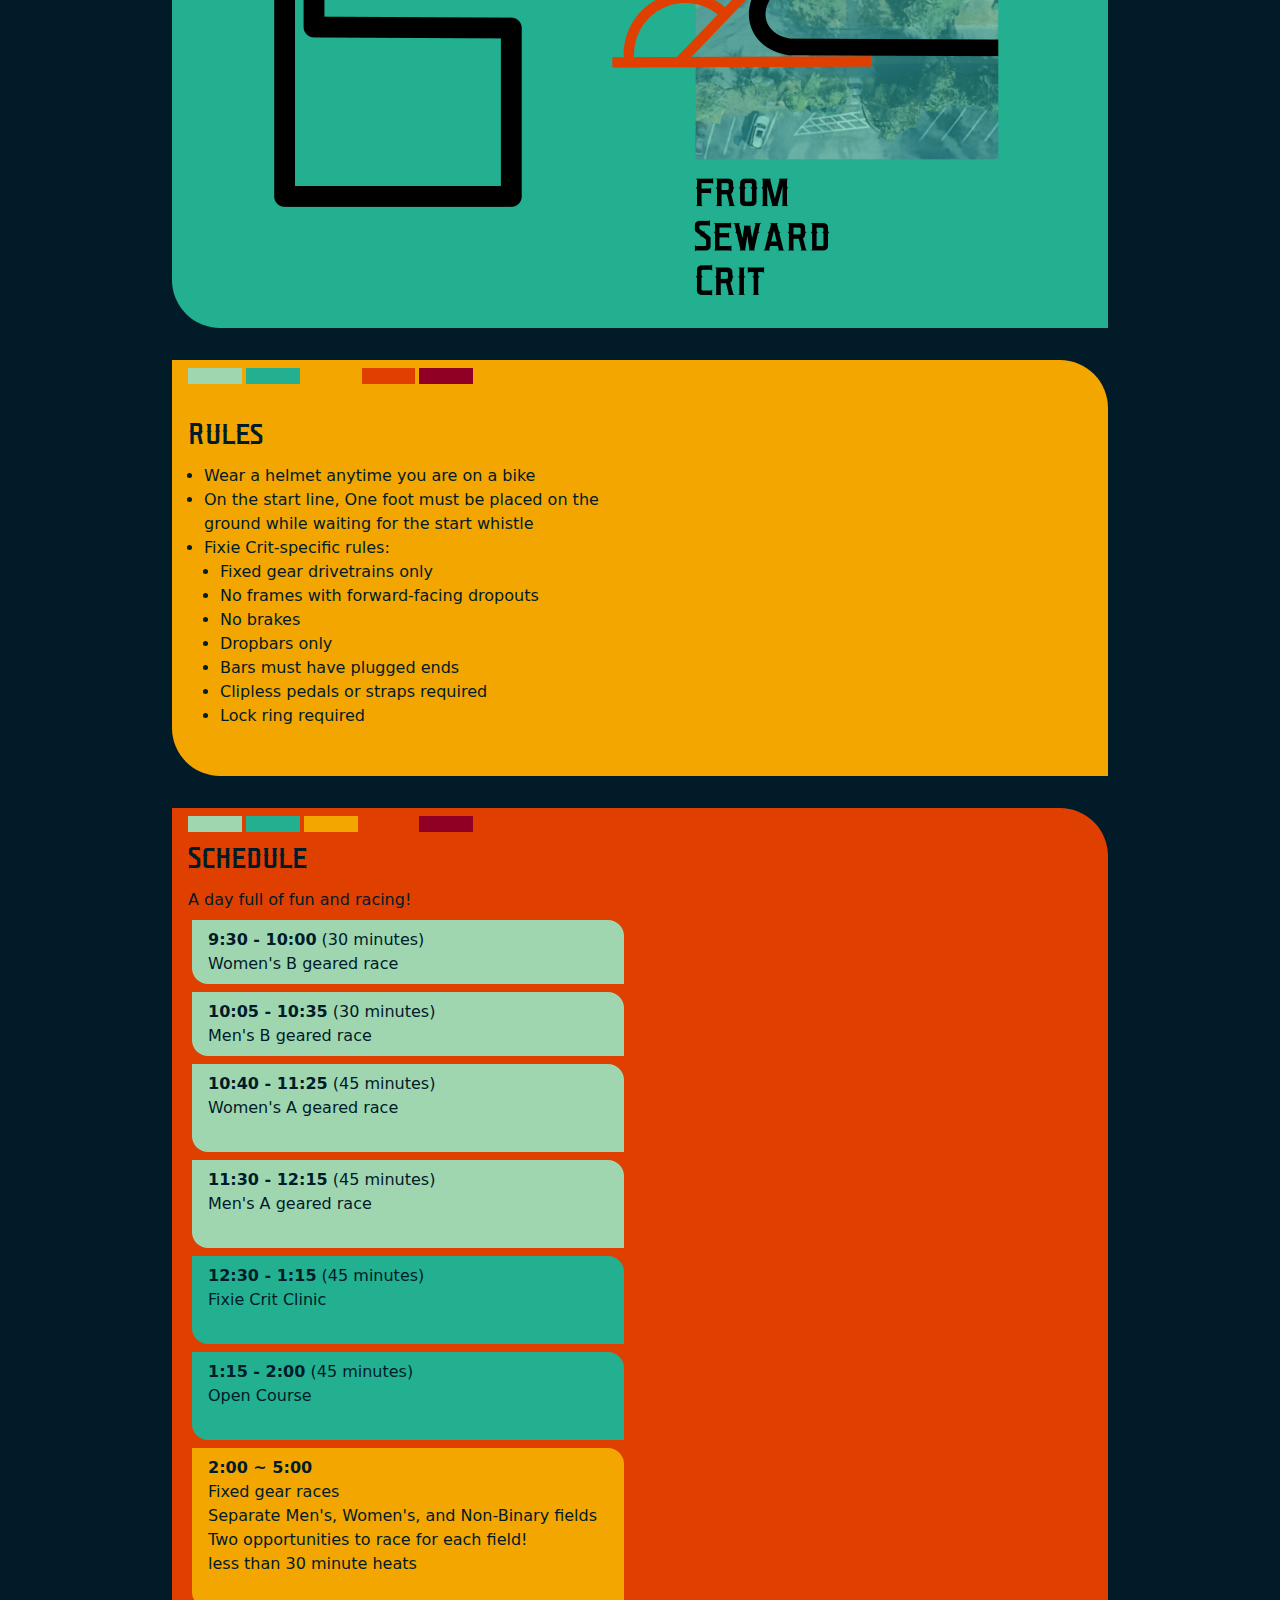
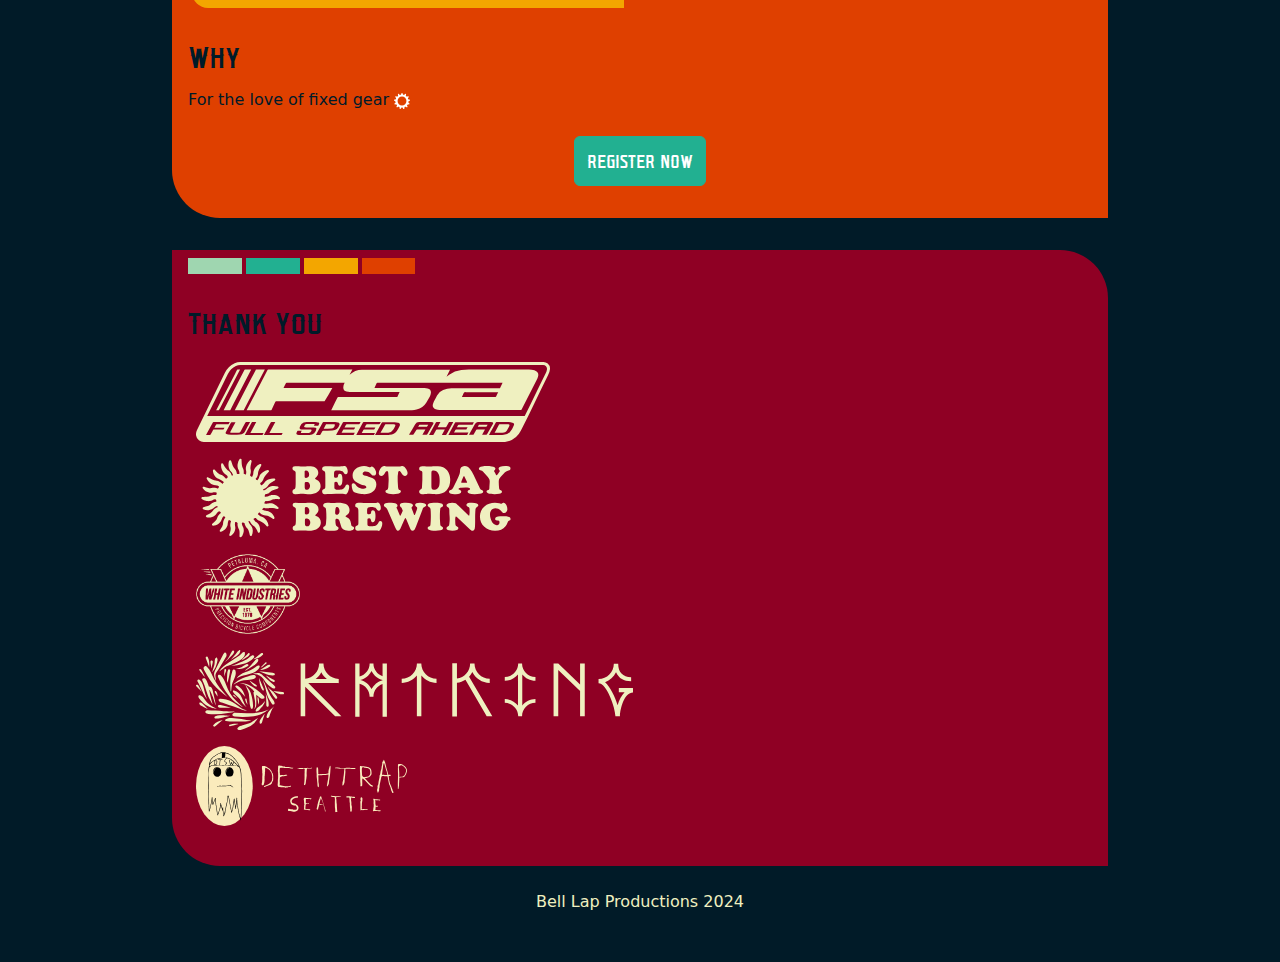
==== commit 6d2b8c57: "updates info about courses" ====
--- a/index.html
+++ b/index.html
@@ -100,10 +100,15 @@
             and rodeo-style side events like barrel&nbsp;racing.
           </div>
         </div>
-        <div class="row">
-          <div class="col text-center pt-4">
+        <div class="row justify-content-center">
+          <div class="col-sm-4 col-md-3 text-center pt-4">
             <a href="https://runsignup.com/Race/WA/Redmond/BlazinSaddles" class="btn btn-primary themed">
               Register now
+            </a>
+          </div>
+          <div class="col-sm-4 col-md-3 text-center pt-4">
+            <a href="https://www.signupgenius.com/go/10C0B4CAAAC23A3F9C34-48985881-blazin" class="btn btn-secondary themed">
+              Volunteer
             </a>
           </div>
         </div>
@@ -185,22 +190,21 @@
         </div>
         <div class="row">
           <div class="col">
-            <h2>Course</h2>
-          </div>
-        </div>
-        <div class="row">
-          <div class="col-sm">
+            <h2>Courses</h2>
+          </div>
+        </div>
+        <div class="row">
+          <div class="col">
             <ul>
-              <li>12+ corners</li>
-              <li>One hair-raising hairpin turn!</li>
-              <li>2 chicanes</li>
-              <li>"Snake bite" s-curves</li>
-              <li>360 foot "front" straight (110&nbsp;meters)</li>
-              <li>0.8 mile long course (1.2&nbsp;km)</li>
+              <li>Front straight is 360 feet long (110&nbsp;m)</li>
+              <li>Geared course is 0.4 miles long (0.6&nbsp;km)</li>
+              <li>Fixed course is 0.5 miles long (0.8&nbsp;km)</li>
             </ul>
           </div>
-          <div class="col-sm">
-            <img class="img-fluid" src="img/marymoor example sample.jpg" alt="sample course map for the race" />
+        </div>
+        <div class="row">
+          <div class="col text-center">
+            <img class="img-fluid" src="img/courses.png" alt="sample course maps for the race" />
           </div>
         </div>
       </div>
--- a/style.css
+++ b/style.css
@@ -35,9 +35,14 @@
   }
 }
 
-.c1 .btn {
+.c1 .btn-primary {
   background-color: #df4000;
   border-color: #df4000;
+}
+
+.c1 .btn-secondary {
+  background-color: #8f0024;
+  border-color: #8f0024;
 }
 
 .c4 .btn {
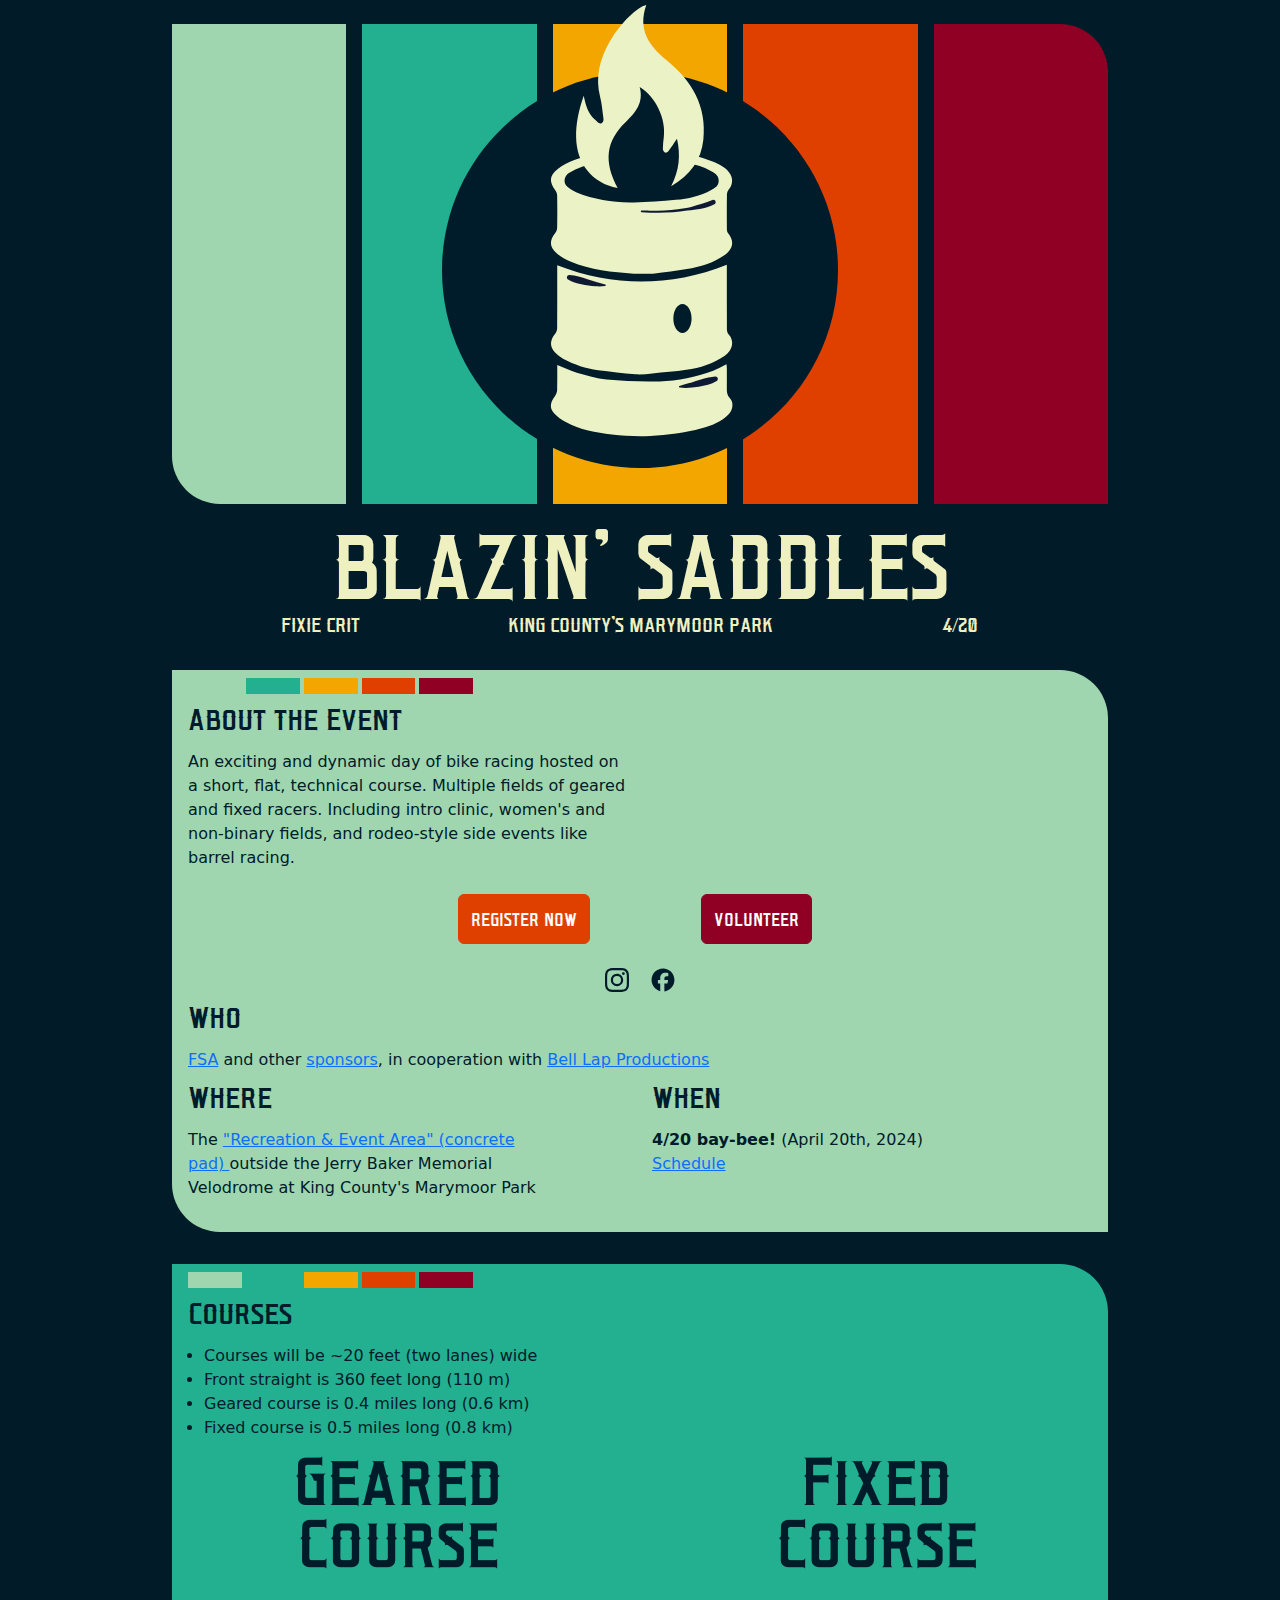
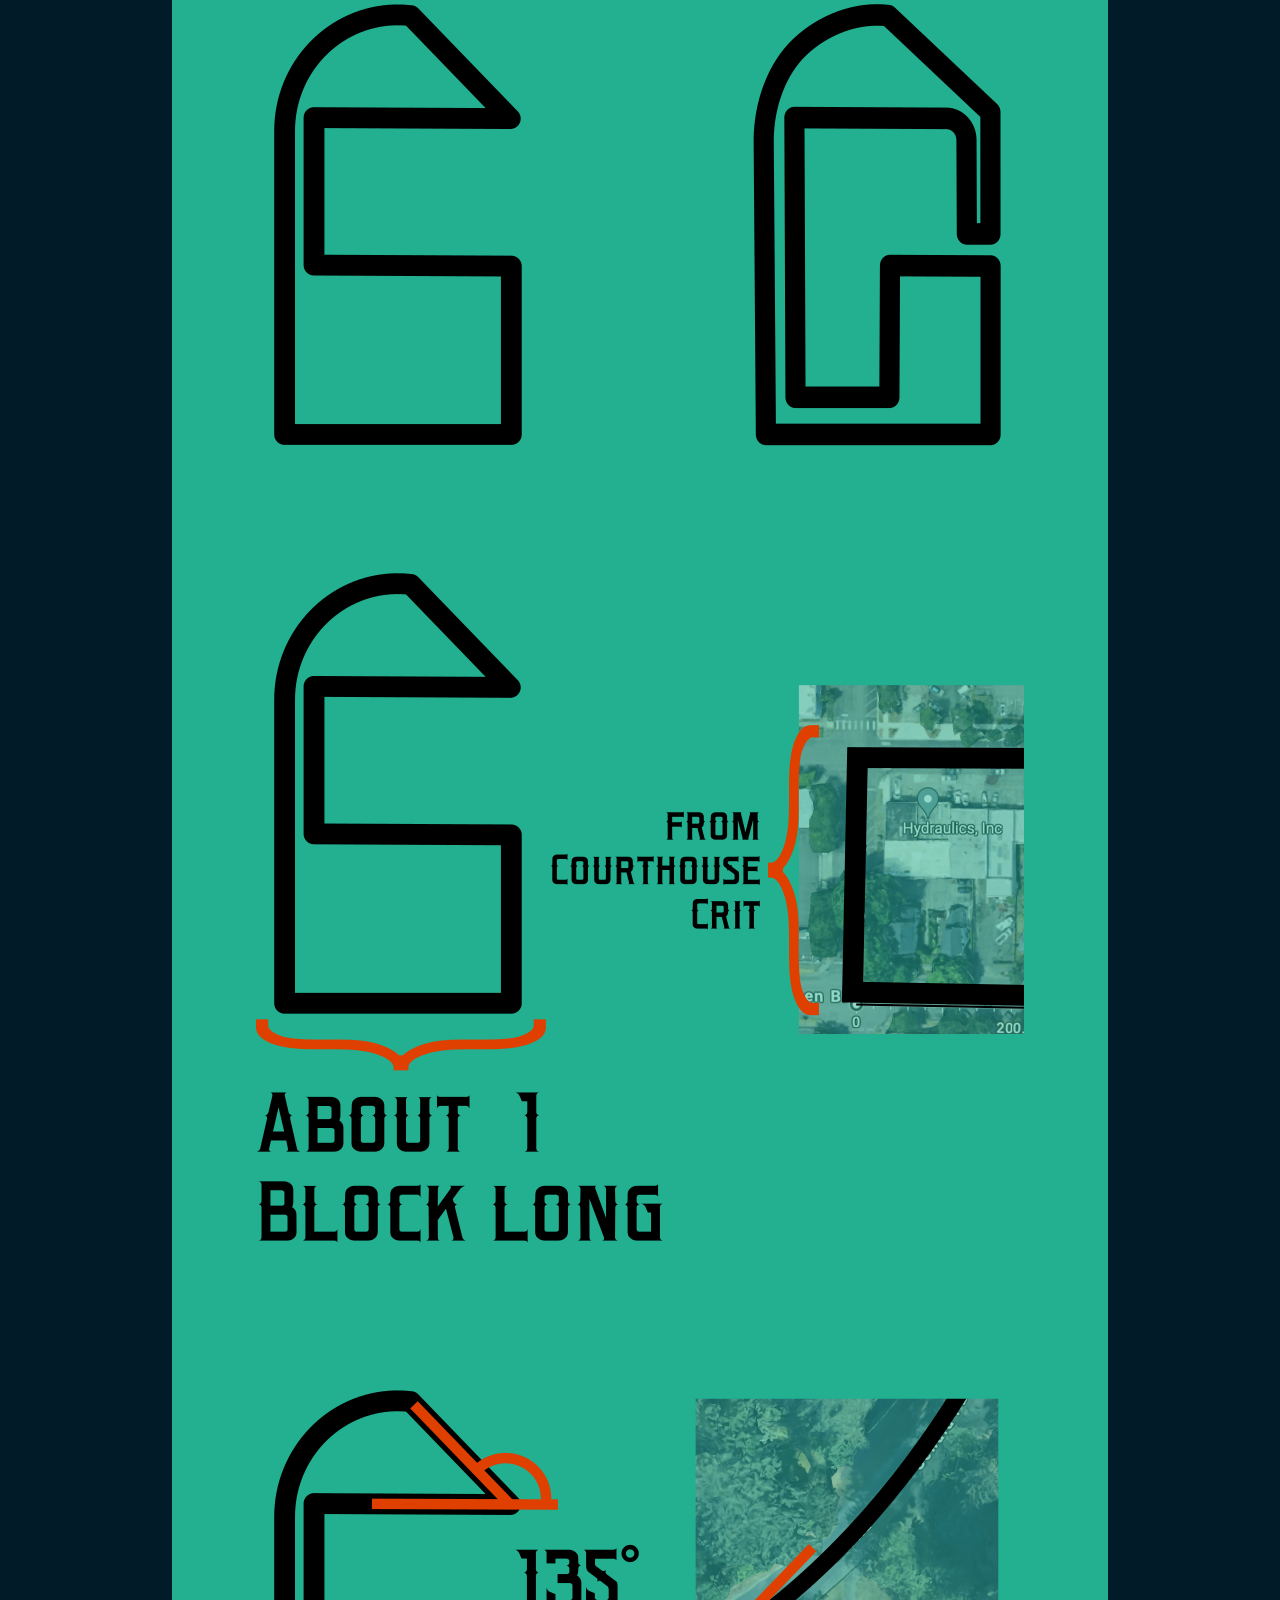
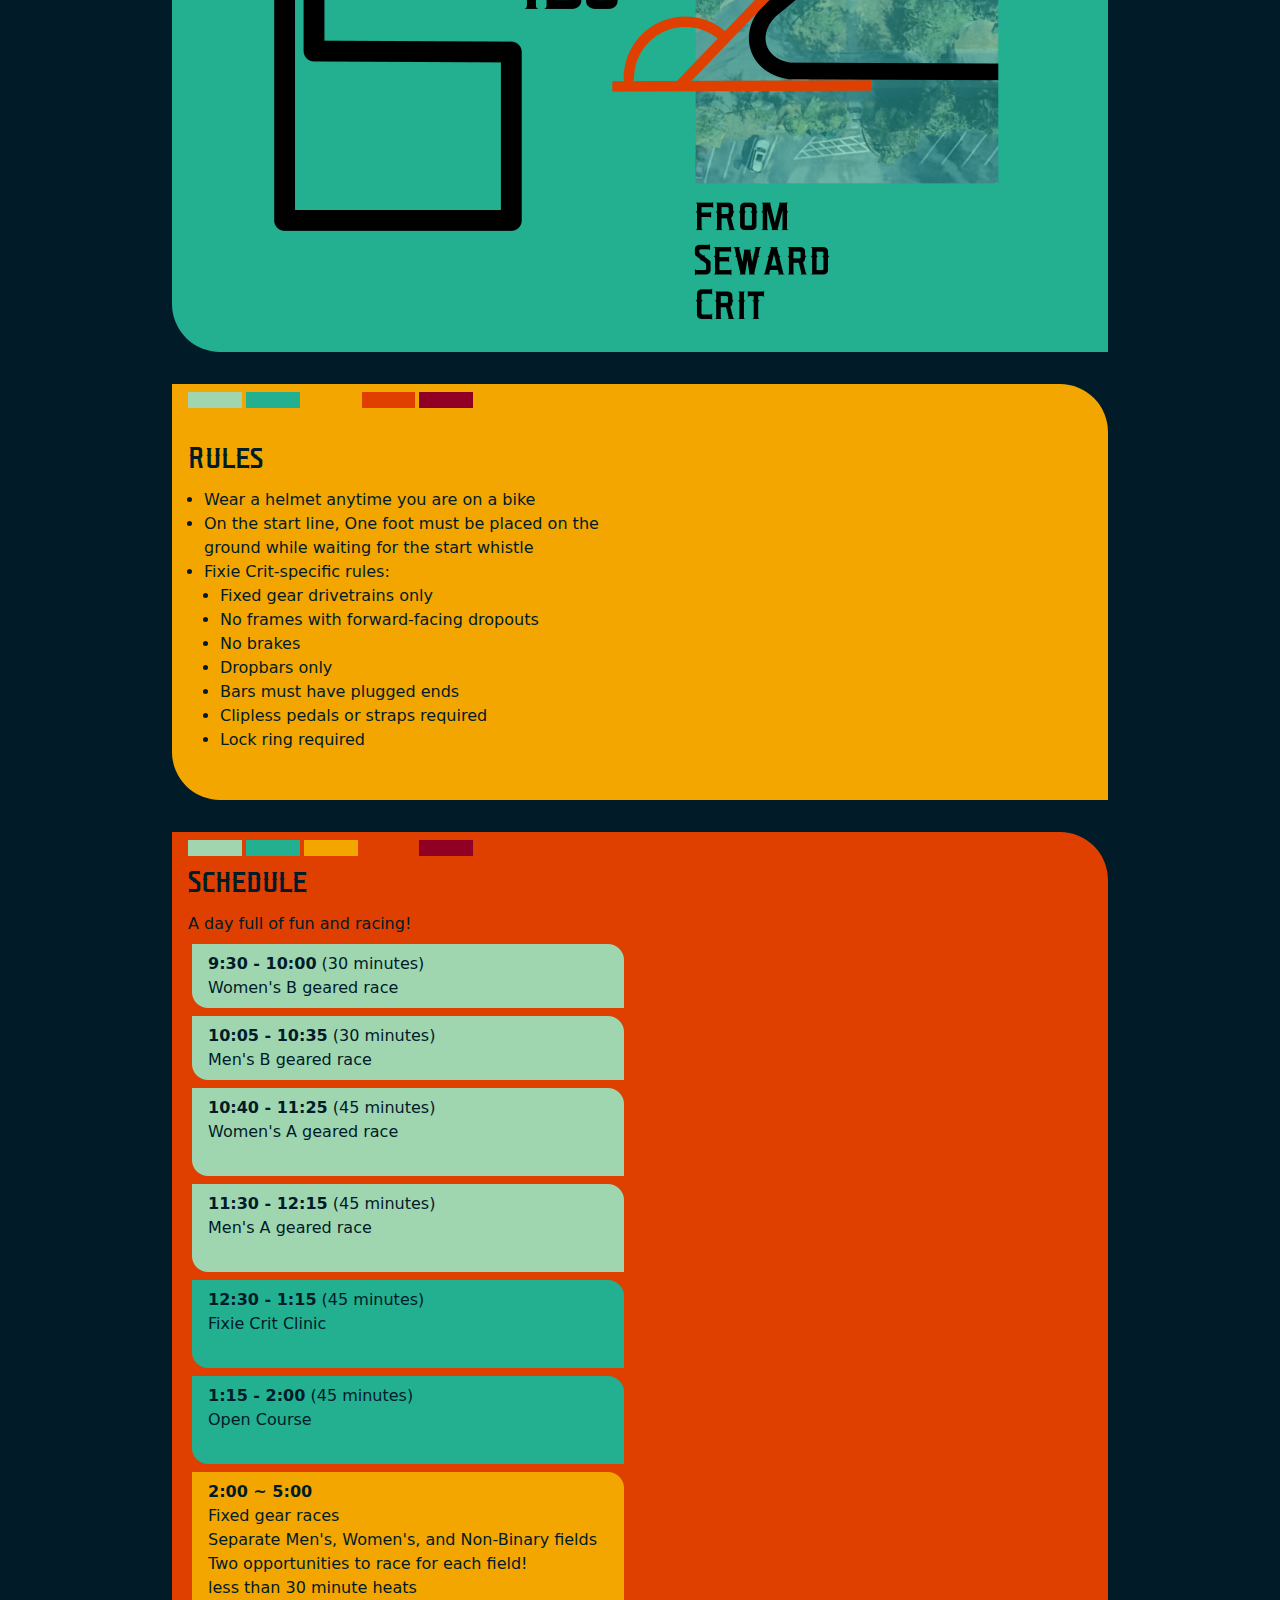
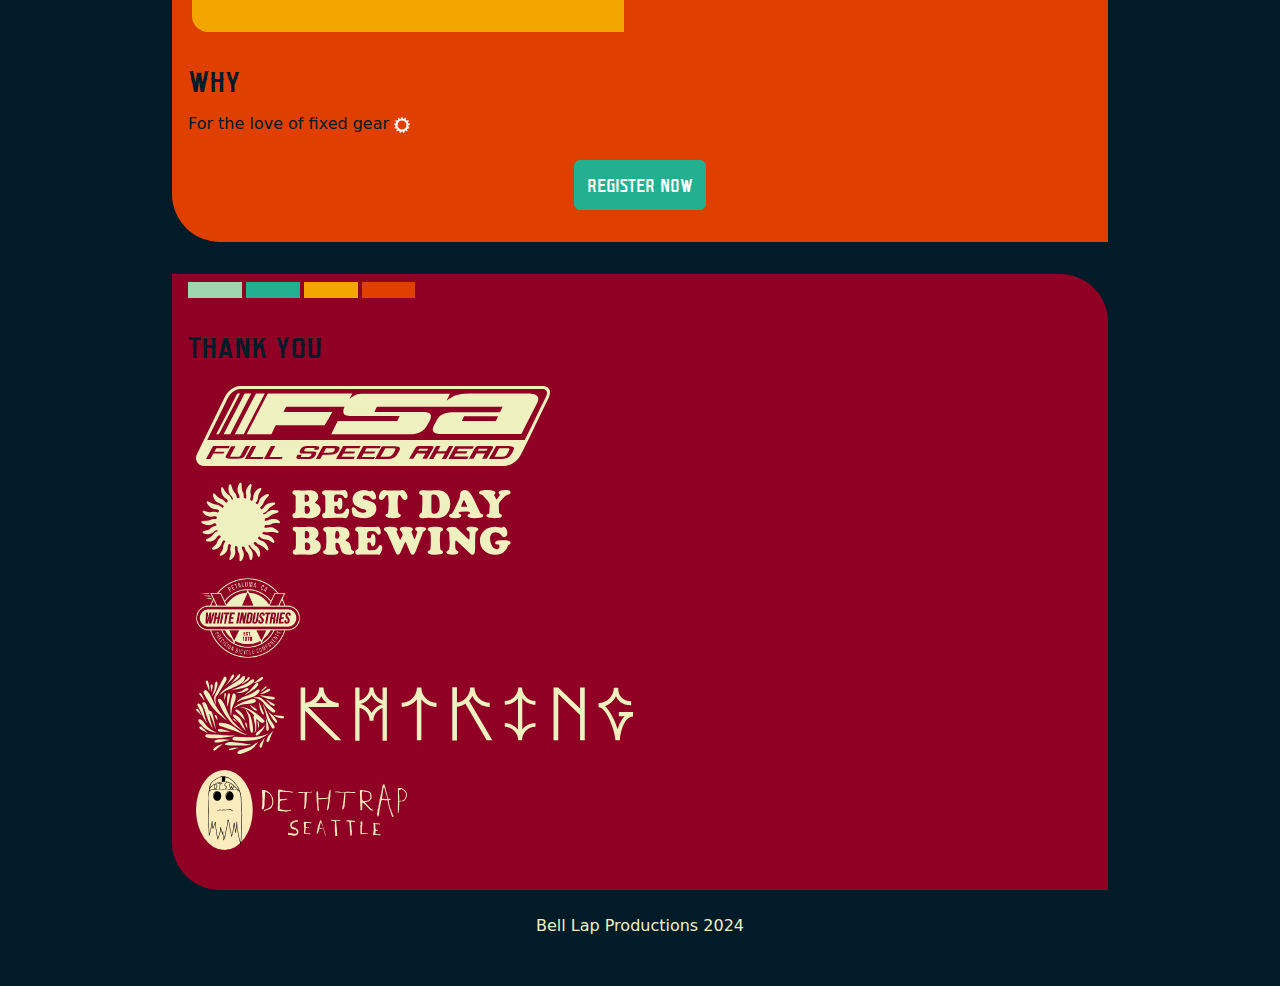
==== commit 47a0a373: "Specifies width of course" ====
--- a/index.html
+++ b/index.html
@@ -196,6 +196,7 @@
         <div class="row">
           <div class="col">
             <ul>
+              <li>Courses will be ~20 feet (two lanes) wide</li>
               <li>Front straight is 360 feet long (110&nbsp;m)</li>
               <li>Geared course is 0.4 miles long (0.6&nbsp;km)</li>
               <li>Fixed course is 0.5 miles long (0.8&nbsp;km)</li>
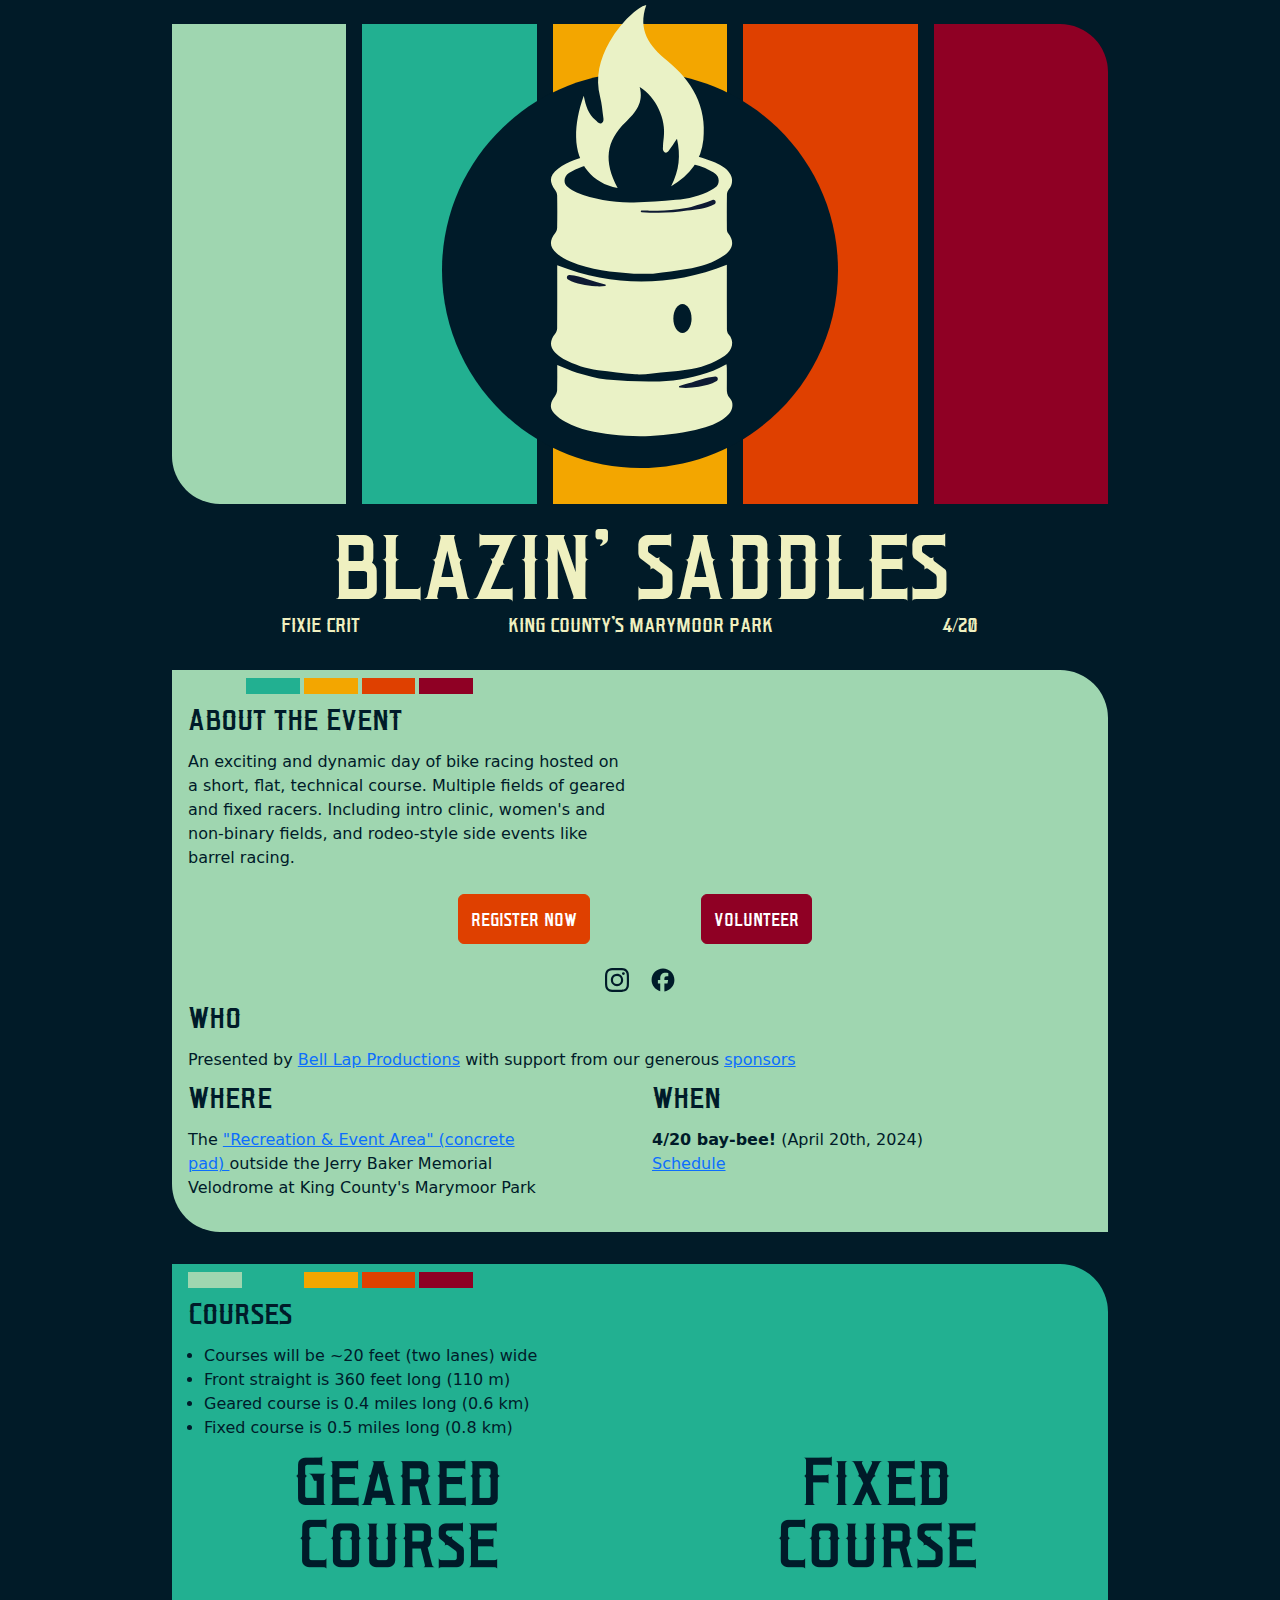
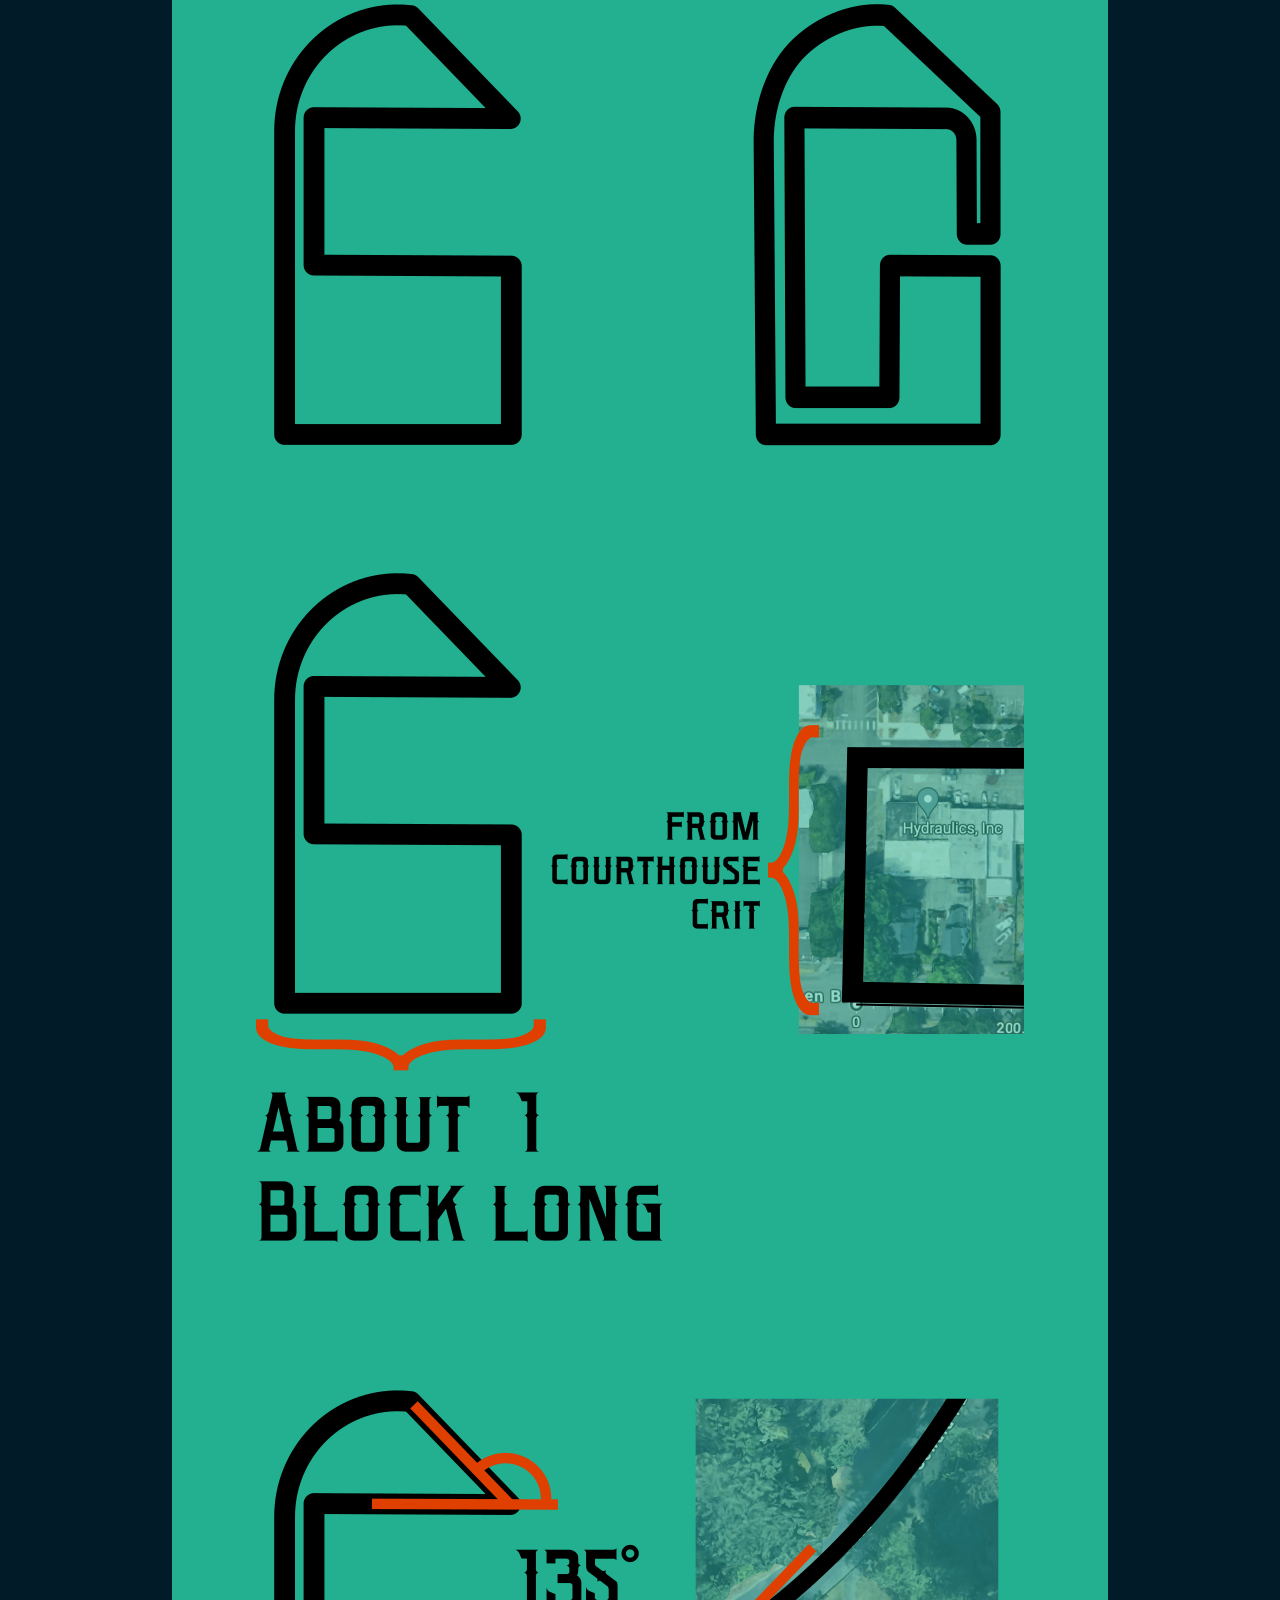
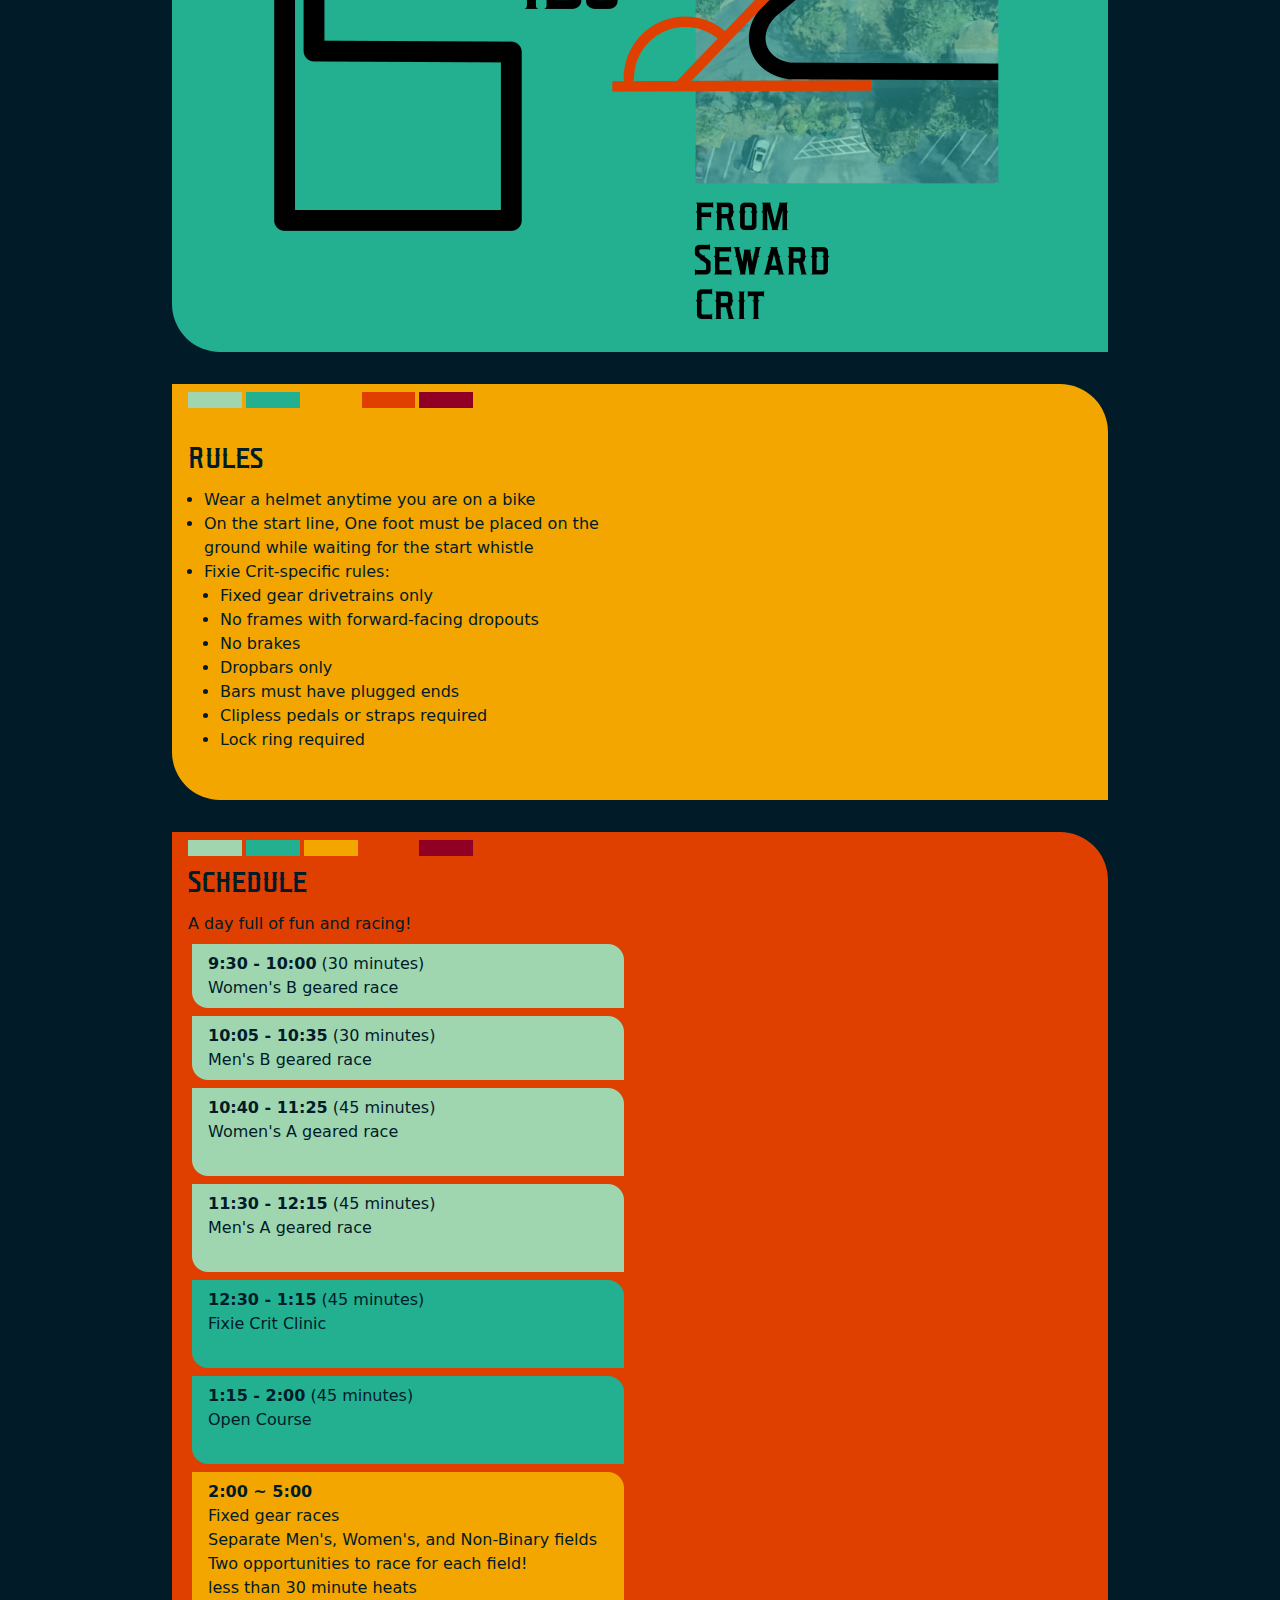
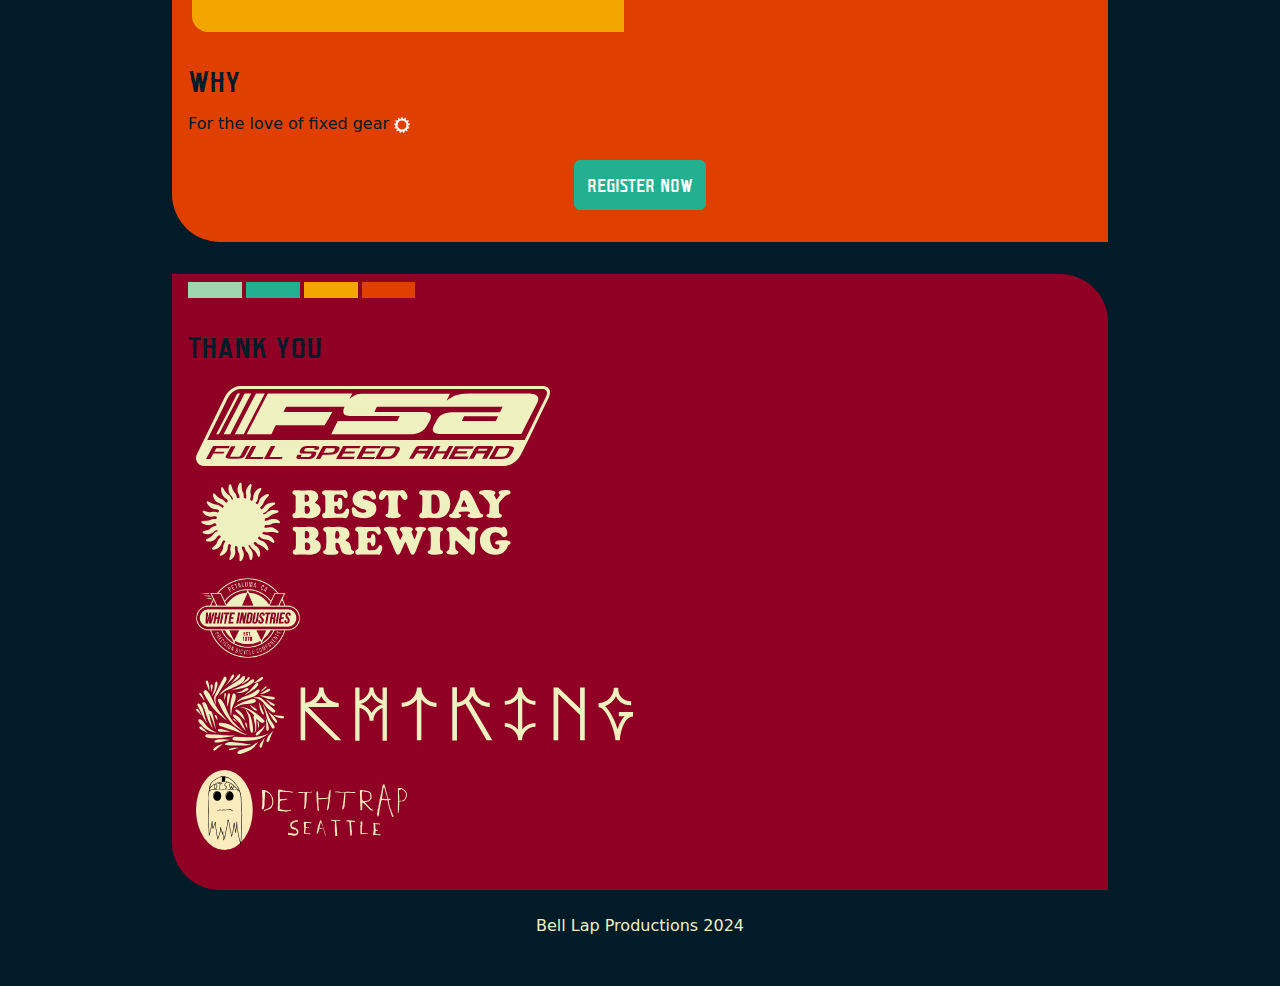
==== commit 10652d16: "Changes sponsorship copy" ====
--- a/index.html
+++ b/index.html
@@ -7,10 +7,14 @@
   <meta http-equiv="X-UA-Compatible" content="ie=edge">
   <!-- Open Graph metadata -->
   <meta name="title" property="og:title" content="Blazin' Saddles" />
+  <meta name="title" property="twitter:title" content="Blazin' Saddles" />
   <meta name="type" property="og:type" content="website" />
-  <meta name="image" property="og:image" content="img/preview.jpg" />
+  <meta name="image" property="og:image" content="/img/preview.jpg" />
+  <meta name="image" property="twitter:image" content="/img/preview.jpg" />
   <meta name="url" property="og:url" content="http://cogscadia.bike" />
-  <meta name="description" property="og:description" content="A fixie crit in Seattle on 4/20/2024" />
+  <meta name="description" property="og:description" content="A fixie crit near Seattle outside the velodrome on 4/20/2024" />
+  <meta name="description" property="twitter:description" content="A fixie crit near Seattle outside the velodrome on 4/20/2024" />
+  <meta name="twitter:card" content="summary_large_image" />
   <title>Blazin' Saddles</title>
   <link rel="icon" type="image/svg+xml" href="img/favicon.svg" />
   <link rel="icon" type="image/png" href="img/favicon.png" />
@@ -125,8 +129,8 @@
         </div>
         <div class="row">
           <div class="col">
-            <a href="https://www.fullspeedahead.com/">FSA</a> and other <a href="#sponsors">sponsors</a>, in cooperation with
-            <a href="https://www.belllapproductions.com/">Bell&nbsp;Lap&nbsp;Productions</a>
+            Presented by <a href="https://www.belllapproductions.com/">Bell&nbsp;Lap&nbsp;Productions</a>
+            with support from our generous&nbsp;<a href="#sponsors">sponsors</a>
           </div>
         </div>
         <div class="row">
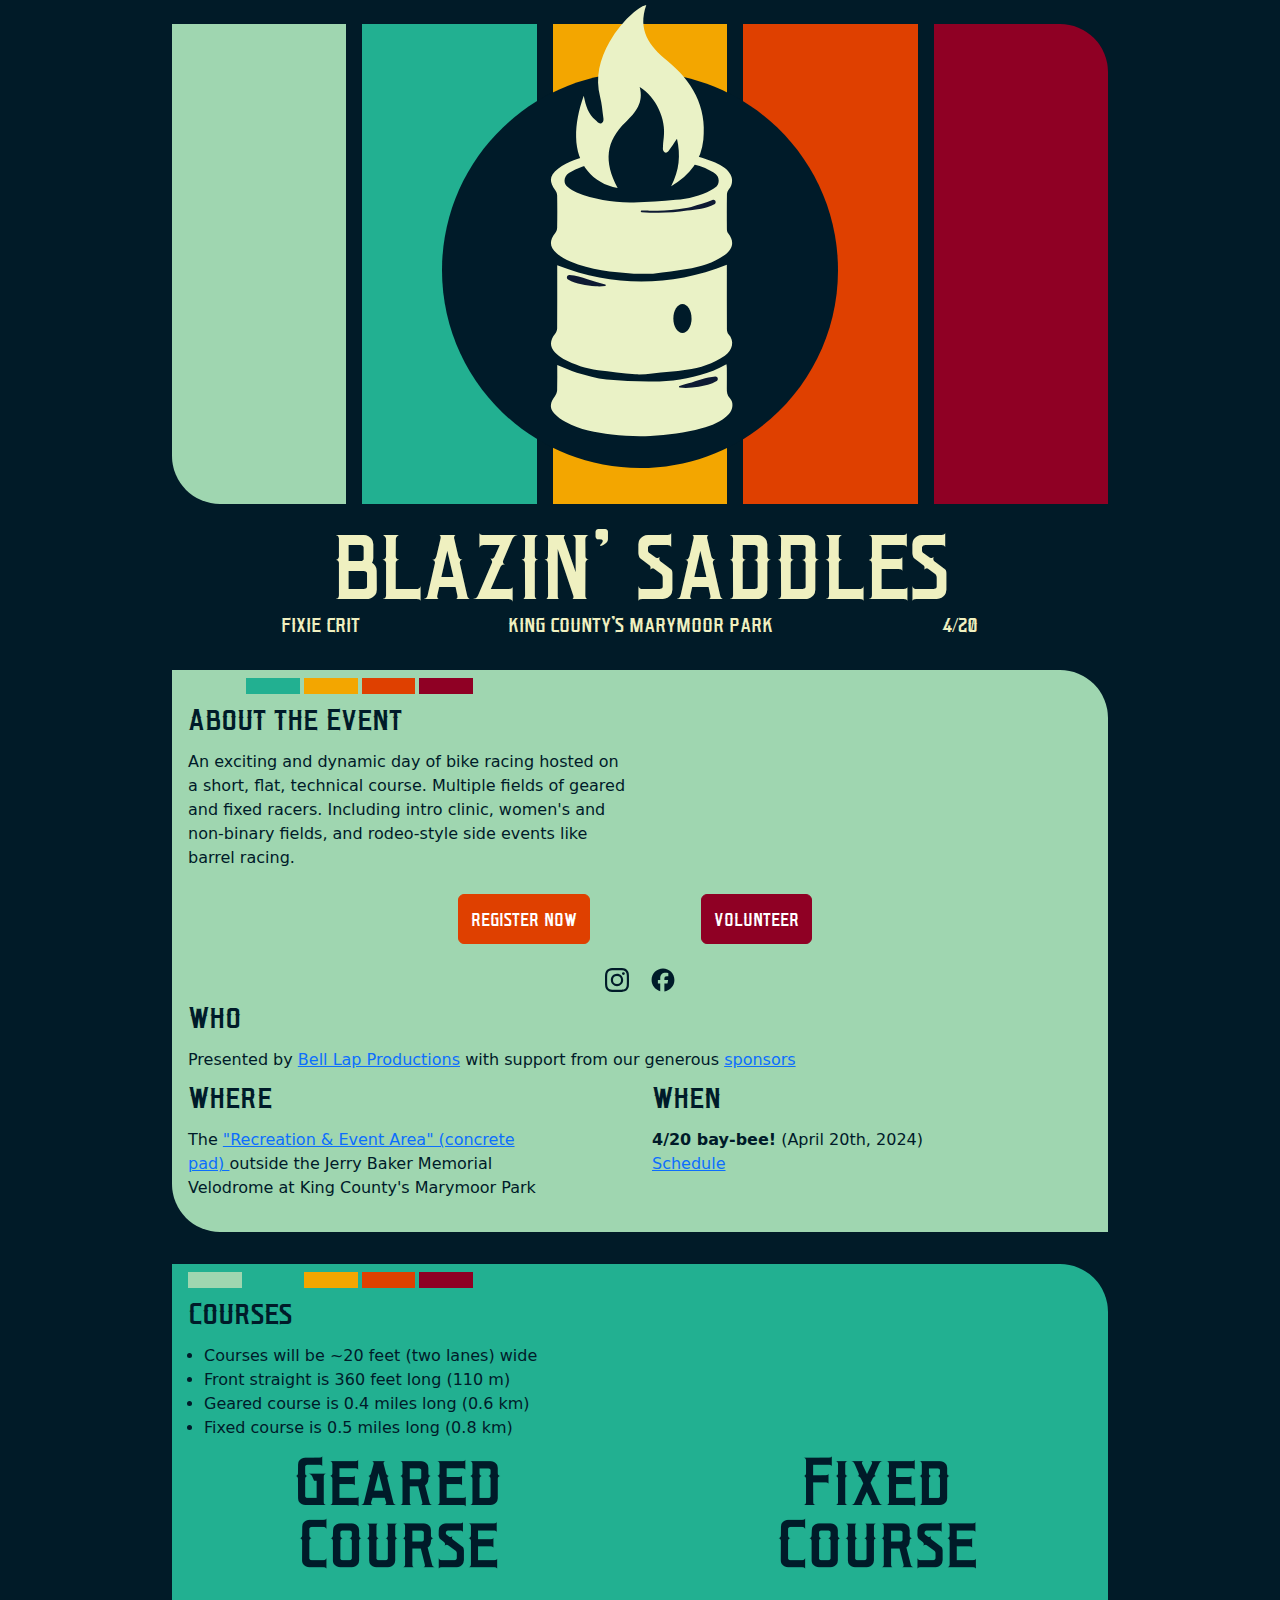
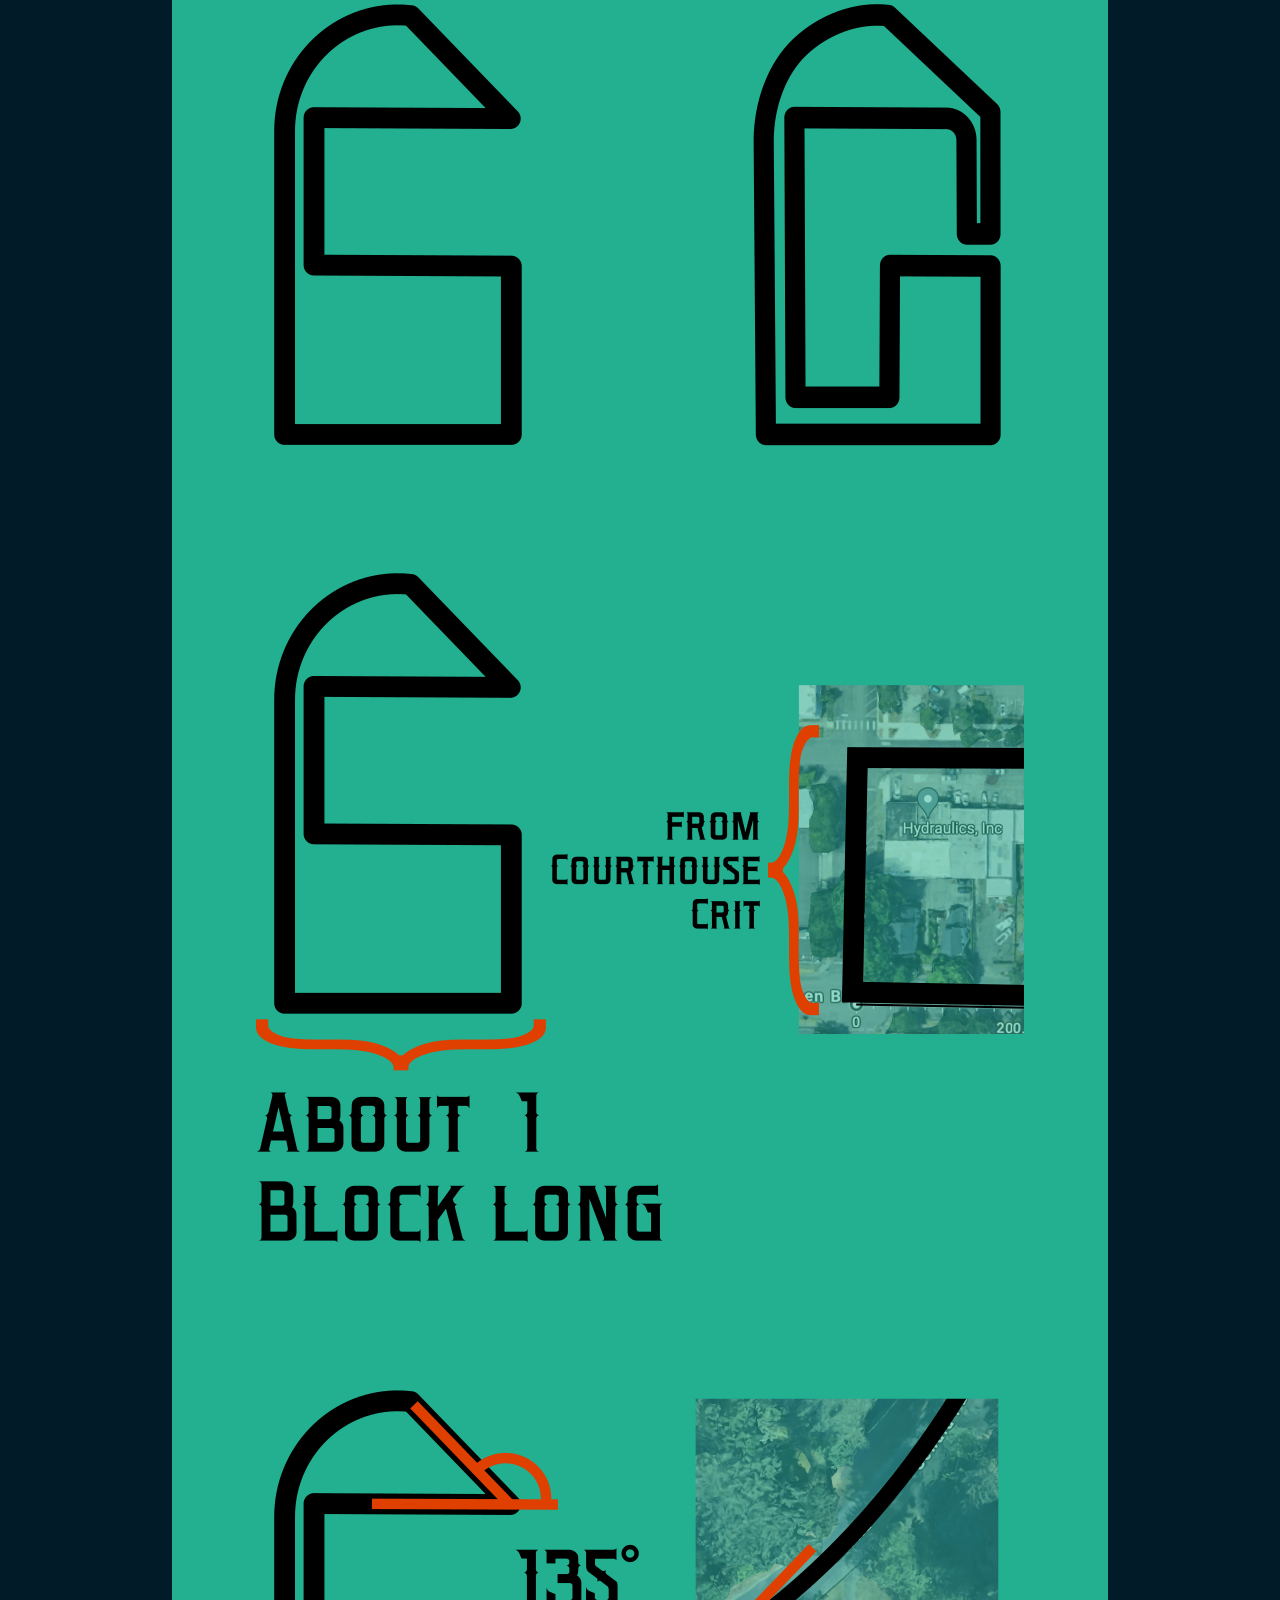
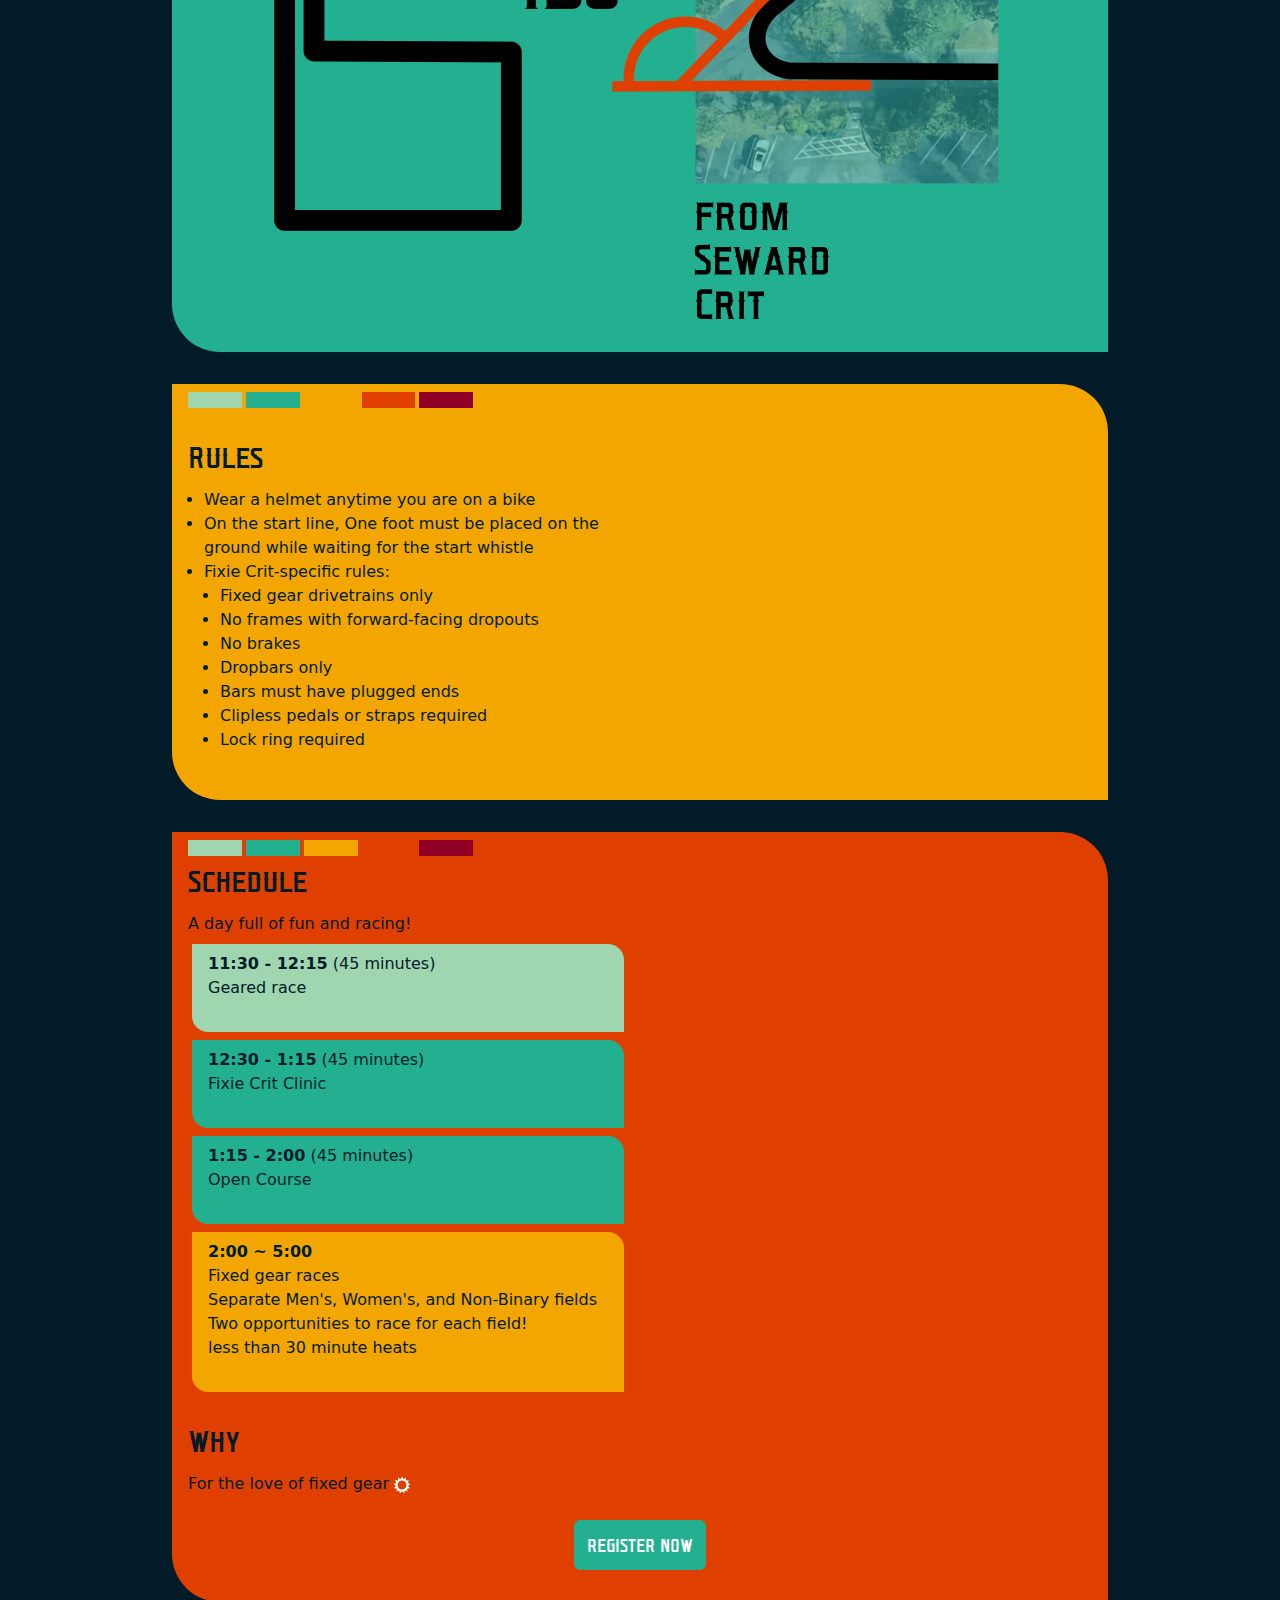
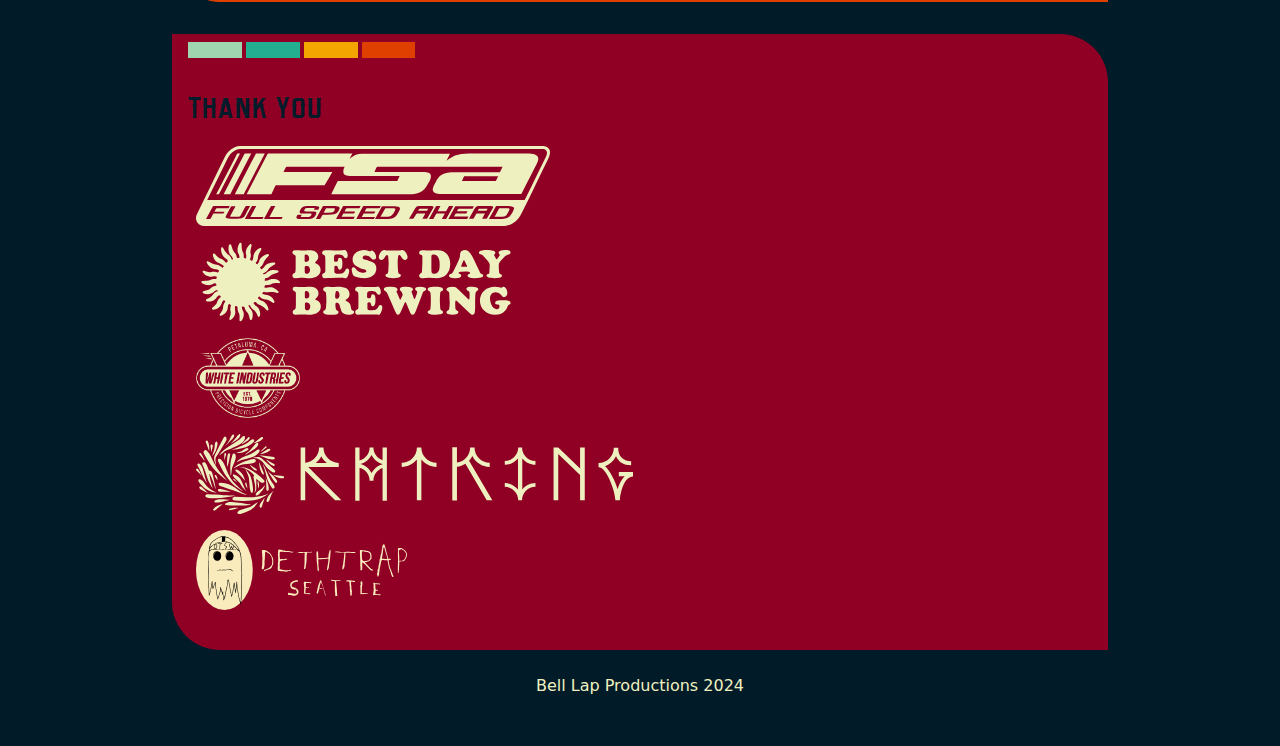
==== commit 144dd69f: "Combines geared races on schedule" ====
--- a/index.html
+++ b/index.html
@@ -304,27 +304,8 @@
             A day full of fun and racing!
             <div class="row">
               <div class="col sch1">
-                <b>9:30 - 10:00</b> (30 minutes)<br />
-                Women's B geared race
-              </div>
-            </div>
-            <div class="row">
-              <div class="col sch1">
-                <b>10:05 - 10:35</b> (30 minutes)<br />
-                Men's B geared race
-              </div>
-            </div>
-            <div class="row">
-              <div class="col sch1">
-                <b>10:40 - 11:25</b> (45 minutes)<br />
-                Women's A geared race<br />
-                &nbsp;
-              </div>
-            </div>
-            <div class="row">
-              <div class="col sch1">
                 <b>11:30 - 12:15</b> (45 minutes)<br />
-                Men's A geared race<br />
+                Geared race<br />
                 &nbsp;
               </div>
             </div>
